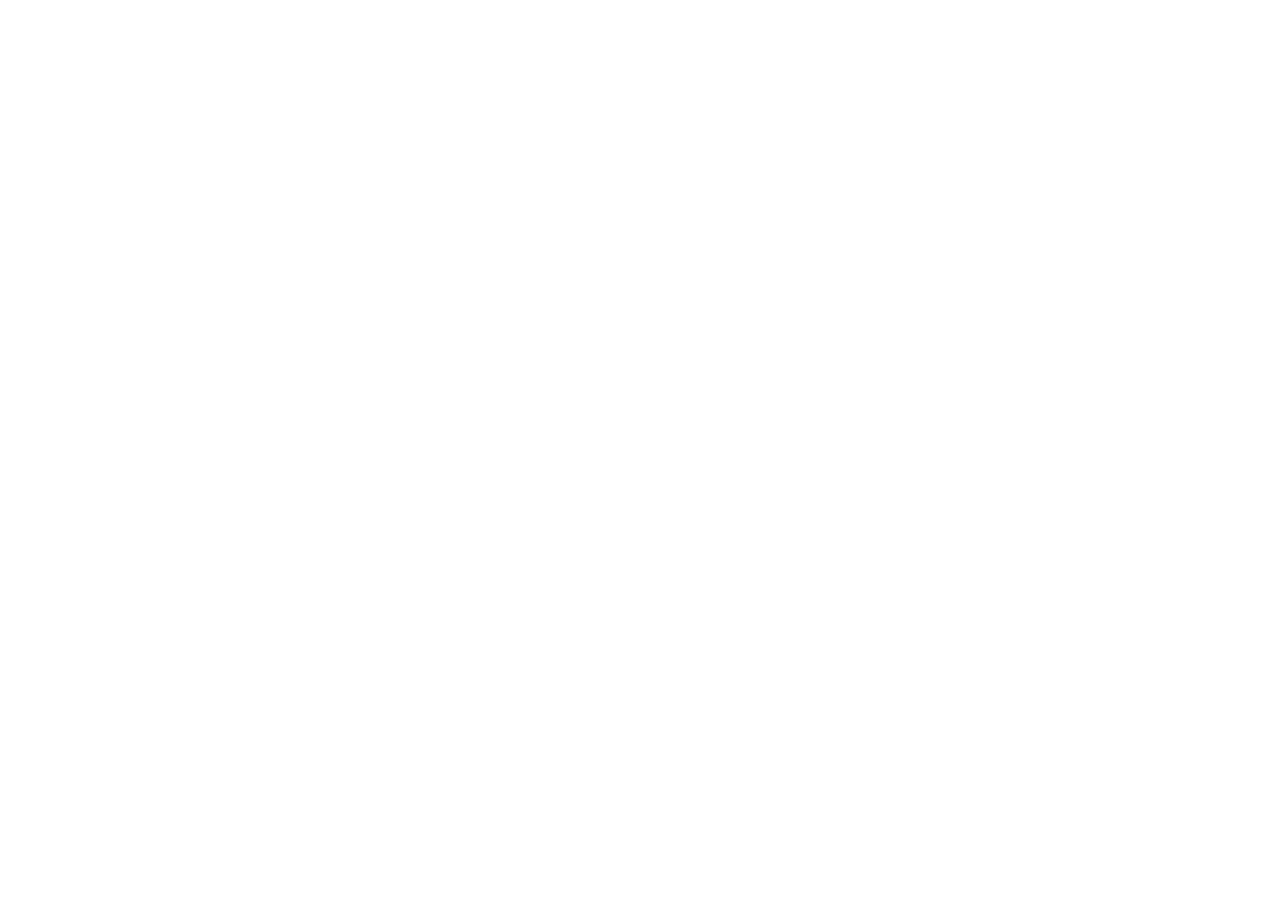
==== index.html @ 820e99ae "init project" ====
<!doctype html>
<html lang="en">
<head>
  <meta charset="UTF-8">
  <meta name="viewport"
        content="width=device-width, user-scalable=no, initial-scale=1.0, maximum-scale=1.0, minimum-scale=1.0">
  <meta http-equiv="X-UA-Compatible" content="ie=edge">
  <title>Document</title>
</head>
<body>

</body>
</html>
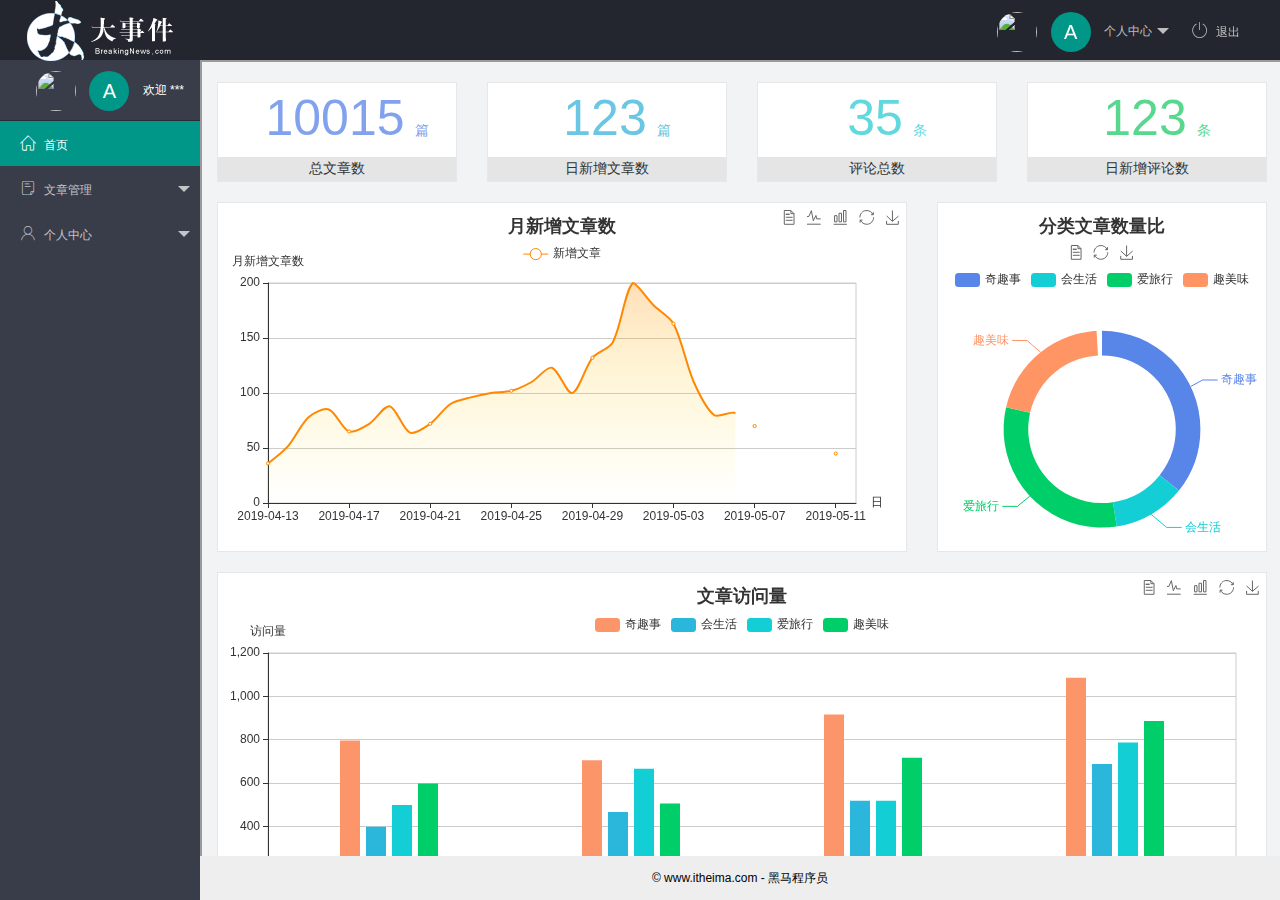
==== commit 6e36e143: "完成了主页功能的开发" ====
--- a/index.html
+++ b/index.html
@@ -6,8 +6,100 @@
         content="width=device-width, user-scalable=no, initial-scale=1.0, maximum-scale=1.0, minimum-scale=1.0">
   <meta http-equiv="X-UA-Compatible" content="ie=edge">
   <title>Document</title>
+  <!-- 导入 layui 的样式表 -->
+  <link rel="stylesheet" href="./assets/lib/layui/css/layui.css" />
+  <!-- 导入第三方图标库 -->
+  <link rel="stylesheet" href="./assets/fonts/iconfont.css" />
+  <!-- 导入自己的样式表 -->
+  <link rel="stylesheet" href="./assets/css/index.css" />
 </head>
-<body>
+<body class="layui-layout-body">
+<div class="layui-layout layui-layout-admin">
+  <div class="layui-header">
+    <div class="layui-logo">
+      <img src="./assets/images/logo.png" alt="" />
+    </div>
+    <!-- 头部区域（可配合layui已有的水平导航） -->
+    <ul class="layui-nav layui-layout-right">
+      <li class="layui-nav-item">
+        <a href="javascript:;" class="userinfo">
+          <img src="http://t.cn/RCzsdCq" class="layui-nav-img" />
+          <span class="text-avatar">A</span>
+          个人中心
+        </a>
+        <dl class="layui-nav-child">
+          <dd><a href="user/user_info.html" target="fm">基本资料</a></dd>
+          <dd><a href="./user/user_avatar.html" target="fm">更换头像</a></dd>
+          <dd><a href="./user/user_pwd.html" target="fm">重置密码</a></dd>
+        </dl>
+      </li>
+      <li class="layui-nav-item">
+        <a href="javascript:;" id="btnLogout"><span class="iconfont icon-tuichu"></span>退出</a>
+      </li>
+    </ul>
+  </div>
 
+  <div class="layui-side layui-bg-black">
+    <div class="layui-side-scroll">
+      <div class="userinfo">
+        <img src="http://t.cn/RCzsdCq" class="layui-nav-img" />
+        <span class="text-avatar">A</span>
+        <span id="welcome">欢迎 ***</span>
+      </div>
+      <!-- 左侧导航区域（可配合layui已有的垂直导航） -->
+      <ul class="layui-nav layui-nav-tree" lay-shrink="all">
+        <li class="layui-nav-item layui-this">
+          <a href="./home/dashboard.html" target="fm"><span class="iconfont icon-home"></span>首页</a>
+        </li>
+        <li class="layui-nav-item">
+          <a class="" href="javascript:;"><span class="iconfont icon-16"></span>文章管理</a>
+          <dl class="layui-nav-child">
+            <dd>
+              <a href="./article/art_cate.html" target="fm"><i class="layui-icon layui-icon-app"></i>文章类别</a>
+            </dd>
+            <dd>
+              <a href="javascript:;"><i class="layui-icon layui-icon-app"></i>文章列表</a>
+            </dd>
+            <dd>
+              <a href="javascript:;"><i class="layui-icon layui-icon-app"></i>发布文章</a>
+            </dd>
+          </dl>
+        </li>
+        <li class="layui-nav-item">
+          <a href="javascript:;"><span class="iconfont icon-user"></span>个人中心</a>
+          <dl class="layui-nav-child">
+            <dd>
+              <a href="./user/user_info.html" target="fm"><i class="layui-icon layui-icon-app"></i>基本资料</a>
+            </dd>
+            <dd>
+              <a href="./user/user_avatar.html" target="fm"><i class="layui-icon layui-icon-app"></i>更换头像</a>
+            </dd>
+            <dd>
+              <a href="./user/user_pwd.html" target="fm"><i class="layui-icon layui-icon-app"></i>重置密码</a>
+            </dd>
+          </dl>
+        </li>
+      </ul>
+    </div>
+  </div>
+
+  <div class="layui-body">
+    <!-- 内容主体区域 -->
+    <iframe name="fm" src="./home/dashboard.html"></iframe>
+  </div>
+
+  <div class="layui-footer">
+    <!-- 底部固定区域 -->
+    © www.itheima.com - 黑马程序员
+  </div>
+</div>
+<!-- 导入 layui 的JS文件 -->
+<script src="./assets/lib/layui/layui.all.js"></script>
+<!-- 导入 jQuery -->
+<script src="./assets/lib/jquery.js"></script>
+<!-- 导入自己封装的 baseAPI -->
+<script src="./assets/js/baseAPI.js"></script>
+<!-- 导入自己的 js 文件 -->
+<script src="./assets/js/index.js"></script>
 </body>
 </html>--- a/assets/lib/layui/css/layui.css
+++ b/assets/lib/layui/css/layui.css
@@ -0,0 +1,2 @@
+/** layui-v2.5.5 MIT License By https://www.layui.com */
+ .layui-inline,img{display:inline-block;vertical-align:middle}h1,h2,h3,h4,h5,h6{font-weight:400}.layui-edge,.layui-header,.layui-inline,.layui-main{position:relative}.layui-body,.layui-edge,.layui-elip{overflow:hidden}.layui-btn,.layui-edge,.layui-inline,img{vertical-align:middle}.layui-btn,.layui-disabled,.layui-icon,.layui-unselect{-moz-user-select:none;-webkit-user-select:none;-ms-user-select:none}.layui-elip,.layui-form-checkbox span,.layui-form-pane .layui-form-label{text-overflow:ellipsis;white-space:nowrap}.layui-breadcrumb,.layui-tree-btnGroup{visibility:hidden}blockquote,body,button,dd,div,dl,dt,form,h1,h2,h3,h4,h5,h6,input,li,ol,p,pre,td,textarea,th,ul{margin:0;padding:0;-webkit-tap-highlight-color:rgba(0,0,0,0)}a:active,a:hover{outline:0}img{border:none}li{list-style:none}table{border-collapse:collapse;border-spacing:0}h4,h5,h6{font-size:100%}button,input,optgroup,option,select,textarea{font-family:inherit;font-size:inherit;font-style:inherit;font-weight:inherit;outline:0}pre{white-space:pre-wrap;white-space:-moz-pre-wrap;white-space:-pre-wrap;white-space:-o-pre-wrap;word-wrap:break-word}body{line-height:24px;font:14px Helvetica Neue,Helvetica,PingFang SC,Tahoma,Arial,sans-serif}hr{height:1px;margin:10px 0;border:0;clear:both}a{color:#333;text-decoration:none}a:hover{color:#777}a cite{font-style:normal;*cursor:pointer}.layui-border-box,.layui-border-box *{box-sizing:border-box}.layui-box,.layui-box *{box-sizing:content-box}.layui-clear{clear:both;*zoom:1}.layui-clear:after{content:'\20';clear:both;*zoom:1;display:block;height:0}.layui-inline{*display:inline;*zoom:1}.layui-edge{display:inline-block;width:0;height:0;border-width:6px;border-style:dashed;border-color:transparent}.layui-edge-top{top:-4px;border-bottom-color:#999;border-bottom-style:solid}.layui-edge-right{border-left-color:#999;border-left-style:solid}.layui-edge-bottom{top:2px;border-top-color:#999;border-top-style:solid}.layui-edge-left{border-right-color:#999;border-right-style:solid}.layui-disabled,.layui-disabled:hover{color:#d2d2d2!important;cursor:not-allowed!important}.layui-circle{border-radius:100%}.layui-show{display:block!important}.layui-hide{display:none!important}@font-face{font-family:layui-icon;src:url(../font/iconfont.eot?v=250);src:url(../font/iconfont.eot?v=250#iefix) format('embedded-opentype'),url(../font/iconfont.woff2?v=250) format('woff2'),url(../font/iconfont.woff?v=250) format('woff'),url(../font/iconfont.ttf?v=250) format('truetype'),url(../font/iconfont.svg?v=250#layui-icon) format('svg')}.layui-icon{font-family:layui-icon!important;font-size:16px;font-style:normal;-webkit-font-smoothing:antialiased;-moz-osx-font-smoothing:grayscale}.layui-icon-reply-fill:before{content:"\e611"}.layui-icon-set-fill:before{content:"\e614"}.layui-icon-menu-fill:before{content:"\e60f"}.layui-icon-search:before{content:"\e615"}.layui-icon-share:before{content:"\e641"}.layui-icon-set-sm:before{content:"\e620"}.layui-icon-engine:before{content:"\e628"}.layui-icon-close:before{content:"\1006"}.layui-icon-close-fill:before{content:"\1007"}.layui-icon-chart-screen:before{content:"\e629"}.layui-icon-star:before{content:"\e600"}.layui-icon-circle-dot:before{content:"\e617"}.layui-icon-chat:before{content:"\e606"}.layui-icon-release:before{content:"\e609"}.layui-icon-list:before{content:"\e60a"}.layui-icon-chart:before{content:"\e62c"}.layui-icon-ok-circle:before{content:"\1005"}.layui-icon-layim-theme:before{content:"\e61b"}.layui-icon-table:before{content:"\e62d"}.layui-icon-right:before{content:"\e602"}.layui-icon-left:before{content:"\e603"}.layui-icon-cart-simple:before{content:"\e698"}.layui-icon-face-cry:before{content:"\e69c"}.layui-icon-face-smile:before{content:"\e6af"}.layui-icon-survey:before{content:"\e6b2"}.layui-icon-tree:before{content:"\e62e"}.layui-icon-upload-circle:before{content:"\e62f"}.layui-icon-add-circle:before{content:"\e61f"}.layui-icon-download-circle:before{content:"\e601"}.layui-icon-templeate-1:before{content:"\e630"}.layui-icon-util:before{content:"\e631"}.layui-icon-face-surprised:before{content:"\e664"}.layui-icon-edit:before{content:"\e642"}.layui-icon-speaker:before{content:"\e645"}.layui-icon-down:before{content:"\e61a"}.layui-icon-file:before{content:"\e621"}.layui-icon-layouts:before{content:"\e632"}.layui-icon-rate-half:before{content:"\e6c9"}.layui-icon-add-circle-fine:before{content:"\e608"}.layui-icon-prev-circle:before{content:"\e633"}.layui-icon-read:before{content:"\e705"}.layui-icon-404:before{content:"\e61c"}.layui-icon-carousel:before{content:"\e634"}.layui-icon-help:before{content:"\e607"}.layui-icon-code-circle:before{content:"\e635"}.layui-icon-water:before{content:"\e636"}.layui-icon-username:before{content:"\e66f"}.layui-icon-find-fill:before{content:"\e670"}.layui-icon-about:before{content:"\e60b"}.layui-icon-location:before{content:"\e715"}.layui-icon-up:before{content:"\e619"}.layui-icon-pause:before{content:"\e651"}.layui-icon-date:before{content:"\e637"}.layui-icon-layim-uploadfile:before{content:"\e61d"}.layui-icon-delete:before{content:"\e640"}.layui-icon-play:before{content:"\e652"}.layui-icon-top:before{content:"\e604"}.layui-icon-friends:before{content:"\e612"}.layui-icon-refresh-3:before{content:"\e9aa"}.layui-icon-ok:before{content:"\e605"}.layui-icon-layer:before{content:"\e638"}.layui-icon-face-smile-fine:before{content:"\e60c"}.layui-icon-dollar:before{content:"\e659"}.layui-icon-group:before{content:"\e613"}.layui-icon-layim-download:before{content:"\e61e"}.layui-icon-picture-fine:before{content:"\e60d"}.layui-icon-link:before{content:"\e64c"}.layui-icon-diamond:before{content:"\e735"}.layui-icon-log:before{content:"\e60e"}.layui-icon-rate-solid:before{content:"\e67a"}.layui-icon-fonts-del:before{content:"\e64f"}.layui-icon-unlink:before{content:"\e64d"}.layui-icon-fonts-clear:before{content:"\e639"}.layui-icon-triangle-r:before{content:"\e623"}.layui-icon-circle:before{content:"\e63f"}.layui-icon-radio:before{content:"\e643"}.layui-icon-align-center:before{content:"\e647"}.layui-icon-align-right:before{content:"\e648"}.layui-icon-align-left:before{content:"\e649"}.layui-icon-loading-1:before{content:"\e63e"}.layui-icon-return:before{content:"\e65c"}.layui-icon-fonts-strong:before{content:"\e62b"}.layui-icon-upload:before{content:"\e67c"}.layui-icon-dialogue:before{content:"\e63a"}.layui-icon-video:before{content:"\e6ed"}.layui-icon-headset:before{content:"\e6fc"}.layui-icon-cellphone-fine:before{content:"\e63b"}.layui-icon-add-1:before{content:"\e654"}.layui-icon-face-smile-b:before{content:"\e650"}.layui-icon-fonts-html:before{content:"\e64b"}.layui-icon-form:before{content:"\e63c"}.layui-icon-cart:before{content:"\e657"}.layui-icon-camera-fill:before{content:"\e65d"}.layui-icon-tabs:before{content:"\e62a"}.layui-icon-fonts-code:before{content:"\e64e"}.layui-icon-fire:before{content:"\e756"}.layui-icon-set:before{content:"\e716"}.layui-icon-fonts-u:before{content:"\e646"}.layui-icon-triangle-d:before{content:"\e625"}.layui-icon-tips:before{content:"\e702"}.layui-icon-picture:before{content:"\e64a"}.layui-icon-more-vertical:before{content:"\e671"}.layui-icon-flag:before{content:"\e66c"}.layui-icon-loading:before{content:"\e63d"}.layui-icon-fonts-i:before{content:"\e644"}.layui-icon-refresh-1:before{content:"\e666"}.layui-icon-rmb:before{content:"\e65e"}.layui-icon-home:before{content:"\e68e"}.layui-icon-user:before{content:"\e770"}.layui-icon-notice:before{content:"\e667"}.layui-icon-login-weibo:before{content:"\e675"}.layui-icon-voice:before{content:"\e688"}.layui-icon-upload-drag:before{content:"\e681"}.layui-icon-login-qq:before{content:"\e676"}.layui-icon-snowflake:before{content:"\e6b1"}.layui-icon-file-b:before{content:"\e655"}.layui-icon-template:before{content:"\e663"}.layui-icon-auz:before{content:"\e672"}.layui-icon-console:before{content:"\e665"}.layui-icon-app:before{content:"\e653"}.layui-icon-prev:before{content:"\e65a"}.layui-icon-website:before{content:"\e7ae"}.layui-icon-next:before{content:"\e65b"}.layui-icon-component:before{content:"\e857"}.layui-icon-more:before{content:"\e65f"}.layui-icon-login-wechat:before{content:"\e677"}.layui-icon-shrink-right:before{content:"\e668"}.layui-icon-spread-left:before{content:"\e66b"}.layui-icon-camera:before{content:"\e660"}.layui-icon-note:before{content:"\e66e"}.layui-icon-refresh:before{content:"\e669"}.layui-icon-female:before{content:"\e661"}.layui-icon-male:before{content:"\e662"}.layui-icon-password:before{content:"\e673"}.layui-icon-senior:before{content:"\e674"}.layui-icon-theme:before{content:"\e66a"}.layui-icon-tread:before{content:"\e6c5"}.layui-icon-praise:before{content:"\e6c6"}.layui-icon-star-fill:before{content:"\e658"}.layui-icon-rate:before{content:"\e67b"}.layui-icon-template-1:before{content:"\e656"}.layui-icon-vercode:before{content:"\e679"}.layui-icon-cellphone:before{content:"\e678"}.layui-icon-screen-full:before{content:"\e622"}.layui-icon-screen-restore:before{content:"\e758"}.layui-icon-cols:before{content:"\e610"}.layui-icon-export:before{content:"\e67d"}.layui-icon-print:before{content:"\e66d"}.layui-icon-slider:before{content:"\e714"}.layui-icon-addition:before{content:"\e624"}.layui-icon-subtraction:before{content:"\e67e"}.layui-icon-service:before{content:"\e626"}.layui-icon-transfer:before{content:"\e691"}.layui-main{width:1140px;margin:0 auto}.layui-header{z-index:1000;height:60px}.layui-header a:hover{transition:all .5s;-webkit-transition:all .5s}.layui-side{position:fixed;left:0;top:0;bottom:0;z-index:999;width:200px;overflow-x:hidden}.layui-side-scroll{position:relative;width:220px;height:100%;overflow-x:hidden}.layui-body{position:absolute;left:200px;right:0;top:0;bottom:0;z-index:998;width:auto;overflow-y:auto;box-sizing:border-box}.layui-layout-body{overflow:hidden}.layui-layout-admin .layui-header{background-color:#23262E}.layui-layout-admin .layui-side{top:60px;width:200px;overflow-x:hidden}.layui-layout-admin .layui-body{position:fixed;top:60px;bottom:44px}.layui-layout-admin .layui-main{width:auto;margin:0 15px}.layui-layout-admin .layui-footer{position:fixed;left:200px;right:0;bottom:0;height:44px;line-height:44px;padding:0 15px;background-color:#eee}.layui-layout-admin .layui-logo{position:absolute;left:0;top:0;width:200px;height:100%;line-height:60px;text-align:center;color:#009688;font-size:16px}.layui-layout-admin .layui-header .layui-nav{background:0 0}.layui-layout-left{position:absolute!important;left:200px;top:0}.layui-layout-right{position:absolute!important;right:0;top:0}.layui-container{position:relative;margin:0 auto;padding:0 15px;box-sizing:border-box}.layui-fluid{position:relative;margin:0 auto;padding:0 15px}.layui-row:after,.layui-row:before{content:'';display:block;clear:both}.layui-col-lg1,.layui-col-lg10,.layui-col-lg11,.layui-col-lg12,.layui-col-lg2,.layui-col-lg3,.layui-col-lg4,.layui-col-lg5,.layui-col-lg6,.layui-col-lg7,.layui-col-lg8,.layui-col-lg9,.layui-col-md1,.layui-col-md10,.layui-col-md11,.layui-col-md12,.layui-col-md2,.layui-col-md3,.layui-col-md4,.layui-col-md5,.layui-col-md6,.layui-col-md7,.layui-col-md8,.layui-col-md9,.layui-col-sm1,.layui-col-sm10,.layui-col-sm11,.layui-col-sm12,.layui-col-sm2,.layui-col-sm3,.layui-col-sm4,.layui-col-sm5,.layui-col-sm6,.layui-col-sm7,.layui-col-sm8,.layui-col-sm9,.layui-col-xs1,.layui-col-xs10,.layui-col-xs11,.layui-col-xs12,.layui-col-xs2,.layui-col-xs3,.layui-col-xs4,.layui-col-xs5,.layui-col-xs6,.layui-col-xs7,.layui-col-xs8,.layui-col-xs9{position:relative;display:block;box-sizing:border-box}.layui-col-xs1,.layui-col-xs10,.layui-col-xs11,.layui-col-xs12,.layui-col-xs2,.layui-col-xs3,.layui-col-xs4,.layui-col-xs5,.layui-col-xs6,.layui-col-xs7,.layui-col-xs8,.layui-col-xs9{float:left}.layui-col-xs1{width:8.33333333%}.layui-col-xs2{width:16.66666667%}.layui-col-xs3{width:25%}.layui-col-xs4{width:33.33333333%}.layui-col-xs5{width:41.66666667%}.layui-col-xs6{width:50%}.layui-col-xs7{width:58.33333333%}.layui-col-xs8{width:66.66666667%}.layui-col-xs9{width:75%}.layui-col-xs10{width:83.33333333%}.layui-col-xs11{width:91.66666667%}.layui-col-xs12{width:100%}.layui-col-xs-offset1{margin-left:8.33333333%}.layui-col-xs-offset2{margin-left:16.66666667%}.layui-col-xs-offset3{margin-left:25%}.layui-col-xs-offset4{margin-left:33.33333333%}.layui-col-xs-offset5{margin-left:41.66666667%}.layui-col-xs-offset6{margin-left:50%}.layui-col-xs-offset7{margin-left:58.33333333%}.layui-col-xs-offset8{margin-left:66.66666667%}.layui-col-xs-offset9{margin-left:75%}.layui-col-xs-offset10{margin-left:83.33333333%}.layui-col-xs-offset11{margin-left:91.66666667%}.layui-col-xs-offset12{margin-left:100%}@media screen and (max-width:768px){.layui-hide-xs{display:none!important}.layui-show-xs-block{display:block!important}.layui-show-xs-inline{display:inline!important}.layui-show-xs-inline-block{display:inline-block!important}}@media screen and (min-width:768px){.layui-container{width:750px}.layui-hide-sm{display:none!important}.layui-show-sm-block{display:block!important}.layui-show-sm-inline{display:inline!important}.layui-show-sm-inline-block{display:inline-block!important}.layui-col-sm1,.layui-col-sm10,.layui-col-sm11,.layui-col-sm12,.layui-col-sm2,.layui-col-sm3,.layui-col-sm4,.layui-col-sm5,.layui-col-sm6,.layui-col-sm7,.layui-col-sm8,.layui-col-sm9{float:left}.layui-col-sm1{width:8.33333333%}.layui-col-sm2{width:16.66666667%}.layui-col-sm3{width:25%}.layui-col-sm4{width:33.33333333%}.layui-col-sm5{width:41.66666667%}.layui-col-sm6{width:50%}.layui-col-sm7{width:58.33333333%}.layui-col-sm8{width:66.66666667%}.layui-col-sm9{width:75%}.layui-col-sm10{width:83.33333333%}.layui-col-sm11{width:91.66666667%}.layui-col-sm12{width:100%}.layui-col-sm-offset1{margin-left:8.33333333%}.layui-col-sm-offset2{margin-left:16.66666667%}.layui-col-sm-offset3{margin-left:25%}.layui-col-sm-offset4{margin-left:33.33333333%}.layui-col-sm-offset5{margin-left:41.66666667%}.layui-col-sm-offset6{margin-left:50%}.layui-col-sm-offset7{margin-left:58.33333333%}.layui-col-sm-offset8{margin-left:66.66666667%}.layui-col-sm-offset9{margin-left:75%}.layui-col-sm-offset10{margin-left:83.33333333%}.layui-col-sm-offset11{margin-left:91.66666667%}.layui-col-sm-offset12{margin-left:100%}}@media screen and (min-width:992px){.layui-container{width:970px}.layui-hide-md{display:none!important}.layui-show-md-block{display:block!important}.layui-show-md-inline{display:inline!important}.layui-show-md-inline-block{display:inline-block!important}.layui-col-md1,.layui-col-md10,.layui-col-md11,.layui-col-md12,.layui-col-md2,.layui-col-md3,.layui-col-md4,.layui-col-md5,.layui-col-md6,.layui-col-md7,.layui-col-md8,.layui-col-md9{float:left}.layui-col-md1{width:8.33333333%}.layui-col-md2{width:16.66666667%}.layui-col-md3{width:25%}.layui-col-md4{width:33.33333333%}.layui-col-md5{width:41.66666667%}.layui-col-md6{width:50%}.layui-col-md7{width:58.33333333%}.layui-col-md8{width:66.66666667%}.layui-col-md9{width:75%}.layui-col-md10{width:83.33333333%}.layui-col-md11{width:91.66666667%}.layui-col-md12{width:100%}.layui-col-md-offset1{margin-left:8.33333333%}.layui-col-md-offset2{margin-left:16.66666667%}.layui-col-md-offset3{margin-left:25%}.layui-col-md-offset4{margin-left:33.33333333%}.layui-col-md-offset5{margin-left:41.66666667%}.layui-col-md-offset6{margin-left:50%}.layui-col-md-offset7{margin-left:58.33333333%}.layui-col-md-offset8{margin-left:66.66666667%}.layui-col-md-offset9{margin-left:75%}.layui-col-md-offset10{margin-left:83.33333333%}.layui-col-md-offset11{margin-left:91.66666667%}.layui-col-md-offset12{margin-left:100%}}@media screen and (min-width:1200px){.layui-container{width:1170px}.layui-hide-lg{display:none!important}.layui-show-lg-block{display:block!important}.layui-show-lg-inline{display:inline!important}.layui-show-lg-inline-block{display:inline-block!important}.layui-col-lg1,.layui-col-lg10,.layui-col-lg11,.layui-col-lg12,.layui-col-lg2,.layui-col-lg3,.layui-col-lg4,.layui-col-lg5,.layui-col-lg6,.layui-col-lg7,.layui-col-lg8,.layui-col-lg9{float:left}.layui-col-lg1{width:8.33333333%}.layui-col-lg2{width:16.66666667%}.layui-col-lg3{width:25%}.layui-col-lg4{width:33.33333333%}.layui-col-lg5{width:41.66666667%}.layui-col-lg6{width:50%}.layui-col-lg7{width:58.33333333%}.layui-col-lg8{width:66.66666667%}.layui-col-lg9{width:75%}.layui-col-lg10{width:83.33333333%}.layui-col-lg11{width:91.66666667%}.layui-col-lg12{width:100%}.layui-col-lg-offset1{margin-left:8.33333333%}.layui-col-lg-offset2{margin-left:16.66666667%}.layui-col-lg-offset3{margin-left:25%}.layui-col-lg-offset4{margin-left:33.33333333%}.layui-col-lg-offset5{margin-left:41.66666667%}.layui-col-lg-offset6{margin-left:50%}.layui-col-lg-offset7{margin-left:58.33333333%}.layui-col-lg-offset8{margin-left:66.66666667%}.layui-col-lg-offset9{margin-left:75%}.layui-col-lg-offset10{margin-left:83.33333333%}.layui-col-lg-offset11{margin-left:91.66666667%}.layui-col-lg-offset12{margin-left:100%}}.layui-col-space1{margin:-.5px}.layui-col-space1>*{padding:.5px}.layui-col-space3{margin:-1.5px}.layui-col-space3>*{padding:1.5px}.layui-col-space5{margin:-2.5px}.layui-col-space5>*{padding:2.5px}.layui-col-space8{margin:-3.5px}.layui-col-space8>*{padding:3.5px}.layui-col-space10{margin:-5px}.layui-col-space10>*{padding:5px}.layui-col-space12{margin:-6px}.layui-col-space12>*{padding:6px}.layui-col-space15{margin:-7.5px}.layui-col-space15>*{padding:7.5px}.layui-col-space18{margin:-9px}.layui-col-space18>*{padding:9px}.layui-col-space20{margin:-10px}.layui-col-space20>*{padding:10px}.layui-col-space22{margin:-11px}.layui-col-space22>*{padding:11px}.layui-col-space25{margin:-12.5px}.layui-col-space25>*{padding:12.5px}.layui-col-space30{margin:-15px}.layui-col-space30>*{padding:15px}.layui-btn,.layui-input,.layui-select,.layui-textarea,.layui-upload-button{outline:0;-webkit-appearance:none;transition:all .3s;-webkit-transition:all .3s;box-sizing:border-box}.layui-elem-quote{margin-bottom:10px;padding:15px;line-height:22px;border-left:5px solid #009688;border-radius:0 2px 2px 0;background-color:#f2f2f2}.layui-quote-nm{border-style:solid;border-width:1px 1px 1px 5px;background:0 0}.layui-elem-field{margin-bottom:10px;padding:0;border-width:1px;border-style:solid}.layui-elem-field legend{margin-left:20px;padding:0 10px;font-size:20px;font-weight:300}.layui-field-title{margin:10px 0 20px;border-width:1px 0 0}.layui-field-box{padding:10px 15px}.layui-field-title .layui-field-box{padding:10px 0}.layui-progress{position:relative;height:6px;border-radius:20px;background-color:#e2e2e2}.layui-progress-bar{position:absolute;left:0;top:0;width:0;max-width:100%;height:6px;border-radius:20px;text-align:right;background-color:#5FB878;transition:all .3s;-webkit-transition:all .3s}.layui-progress-big,.layui-progress-big .layui-progress-bar{height:18px;line-height:18px}.layui-progress-text{position:relative;top:-20px;line-height:18px;font-size:12px;color:#666}.layui-progress-big .layui-progress-text{position:static;padding:0 10px;color:#fff}.layui-collapse{border-width:1px;border-style:solid;border-radius:2px}.layui-colla-content,.layui-colla-item{border-top-width:1px;border-top-style:solid}.layui-colla-item:first-child{border-top:none}.layui-colla-title{position:relative;height:42px;line-height:42px;padding:0 15px 0 35px;color:#333;background-color:#f2f2f2;cursor:pointer;font-size:14px;overflow:hidden}.layui-colla-content{display:none;padding:10px 15px;line-height:22px;color:#666}.layui-colla-icon{position:absolute;left:15px;top:0;font-size:14px}.layui-card{margin-bottom:15px;border-radius:2px;background-color:#fff;box-shadow:0 1px 2px 0 rgba(0,0,0,.05)}.layui-card:last-child{margin-bottom:0}.layui-card-header{position:relative;height:42px;line-height:42px;padding:0 15px;border-bottom:1px solid #f6f6f6;color:#333;border-radius:2px 2px 0 0;font-size:14px}.layui-bg-black,.layui-bg-blue,.layui-bg-cyan,.layui-bg-green,.layui-bg-orange,.layui-bg-red{color:#fff!important}.layui-card-body{position:relative;padding:10px 15px;line-height:24px}.layui-card-body[pad15]{padding:15px}.layui-card-body[pad20]{padding:20px}.layui-card-body .layui-table{margin:5px 0}.layui-card .layui-tab{margin:0}.layui-panel-window{position:relative;padding:15px;border-radius:0;border-top:5px solid #E6E6E6;background-color:#fff}.layui-auxiliar-moving{position:fixed;left:0;right:0;top:0;bottom:0;width:100%;height:100%;background:0 0;z-index:9999999999}.layui-form-label,.layui-form-mid,.layui-form-select,.layui-input-block,.layui-input-inline,.layui-textarea{position:relative}.layui-bg-red{background-color:#FF5722!important}.layui-bg-orange{background-color:#FFB800!important}.layui-bg-green{background-color:#009688!important}.layui-bg-cyan{background-color:#2F4056!important}.layui-bg-blue{background-color:#1E9FFF!important}.layui-bg-black{background-color:#393D49!important}.layui-bg-gray{background-color:#eee!important;color:#666!important}.layui-badge-rim,.layui-colla-content,.layui-colla-item,.layui-collapse,.layui-elem-field,.layui-form-pane .layui-form-item[pane],.layui-form-pane .layui-form-label,.layui-input,.layui-layedit,.layui-layedit-tool,.layui-quote-nm,.layui-select,.layui-tab-bar,.layui-tab-card,.layui-tab-title,.layui-tab-title .layui-this:after,.layui-textarea{border-color:#e6e6e6}.layui-timeline-item:before,hr{background-color:#e6e6e6}.layui-text{line-height:22px;font-size:14px;color:#666}.layui-text h1,.layui-text h2,.layui-text h3{font-weight:500;color:#333}.layui-text h1{font-size:30px}.layui-text h2{font-size:24px}.layui-text h3{font-size:18px}.layui-text a:not(.layui-btn){color:#01AAED}.layui-text a:not(.layui-btn):hover{text-decoration:underline}.layui-text ul{padding:5px 0 5px 15px}.layui-text ul li{margin-top:5px;list-style-type:disc}.layui-text em,.layui-word-aux{color:#999!important;padding:0 5px!important}.layui-btn{display:inline-block;height:38px;line-height:38px;padding:0 18px;background-color:#009688;color:#fff;white-space:nowrap;text-align:center;font-size:14px;border:none;border-radius:2px;cursor:pointer}.layui-btn:hover{opacity:.8;filter:alpha(opacity=80);color:#fff}.layui-btn:active{opacity:1;filter:alpha(opacity=100)}.layui-btn+.layui-btn{margin-left:10px}.layui-btn-container{font-size:0}.layui-btn-container .layui-btn{margin-right:10px;margin-bottom:10px}.layui-btn-container .layui-btn+.layui-btn{margin-left:0}.layui-table .layui-btn-container .layui-btn{margin-bottom:9px}.layui-btn-radius{border-radius:100px}.layui-btn .layui-icon{margin-right:3px;font-size:18px;vertical-align:bottom;vertical-align:middle\9}.layui-btn-primary{border:1px solid #C9C9C9;background-color:#fff;color:#555}.layui-btn-primary:hover{border-color:#009688;color:#333}.layui-btn-normal{background-color:#1E9FFF}.layui-btn-warm{background-color:#FFB800}.layui-btn-danger{background-color:#FF5722}.layui-btn-checked{background-color:#5FB878}.layui-btn-disabled,.layui-btn-disabled:active,.layui-btn-disabled:hover{border:1px solid #e6e6e6;background-color:#FBFBFB;color:#C9C9C9;cursor:not-allowed;opacity:1}.layui-btn-lg{height:44px;line-height:44px;padding:0 25px;font-size:16px}.layui-btn-sm{height:30px;line-height:30px;padding:0 10px;font-size:12px}.layui-btn-sm i{font-size:16px!important}.layui-btn-xs{height:22px;line-height:22px;padding:0 5px;font-size:12px}.layui-btn-xs i{font-size:14px!important}.layui-btn-group{display:inline-block;vertical-align:middle;font-size:0}.layui-btn-group .layui-btn{margin-left:0!important;margin-right:0!important;border-left:1px solid rgba(255,255,255,.5);border-radius:0}.layui-btn-group .layui-btn-primary{border-left:none}.layui-btn-group .layui-btn-primary:hover{border-color:#C9C9C9;color:#009688}.layui-btn-group .layui-btn:first-child{border-left:none;border-radius:2px 0 0 2px}.layui-btn-group .layui-btn-primary:first-child{border-left:1px solid #c9c9c9}.layui-btn-group .layui-btn:last-child{border-radius:0 2px 2px 0}.layui-btn-group .layui-btn+.layui-btn{margin-left:0}.layui-btn-group+.layui-btn-group{margin-left:10px}.layui-btn-fluid{width:100%}.layui-input,.layui-select,.layui-textarea{height:38px;line-height:1.3;line-height:38px\9;border-width:1px;border-style:solid;background-color:#fff;border-radius:2px}.layui-input::-webkit-input-placeholder,.layui-select::-webkit-input-placeholder,.layui-textarea::-webkit-input-placeholder{line-height:1.3}.layui-input,.layui-textarea{display:block;width:100%;padding-left:10px}.layui-input:hover,.layui-textarea:hover{border-color:#D2D2D2!important}.layui-input:focus,.layui-textarea:focus{border-color:#C9C9C9!important}.layui-textarea{min-height:100px;height:auto;line-height:20px;padding:6px 10px;resize:vertical}.layui-select{padding:0 10px}.layui-form input[type=checkbox],.layui-form input[type=radio],.layui-form select{display:none}.layui-form [lay-ignore]{display:initial}.layui-form-item{margin-bottom:15px;clear:both;*zoom:1}.layui-form-item:after{content:'\20';clear:both;*zoom:1;display:block;height:0}.layui-form-label{float:left;display:block;padding:9px 15px;width:80px;font-weight:400;line-height:20px;text-align:right}.layui-form-label-col{display:block;float:none;padding:9px 0;line-height:20px;text-align:left}.layui-form-item .layui-inline{margin-bottom:5px;margin-right:10px}.layui-input-block{margin-left:110px;min-height:36px}.layui-input-inline{display:inline-block;vertical-align:middle}.layui-form-item .layui-input-inline{float:left;width:190px;margin-right:10px}.layui-form-text .layui-input-inline{width:auto}.layui-form-mid{float:left;display:block;padding:9px 0!important;line-height:20px;margin-right:10px}.layui-form-danger+.layui-form-select .layui-input,.layui-form-danger:focus{border-color:#FF5722!important}.layui-form-select .layui-input{padding-right:30px;cursor:pointer}.layui-form-select .layui-edge{position:absolute;right:10px;top:50%;margin-top:-3px;cursor:pointer;border-width:6px;border-top-color:#c2c2c2;border-top-style:solid;transition:all .3s;-webkit-transition:all .3s}.layui-form-select dl{display:none;position:absolute;left:0;top:42px;padding:5px 0;z-index:899;min-width:100%;border:1px solid #d2d2d2;max-height:300px;overflow-y:auto;background-color:#fff;border-radius:2px;box-shadow:0 2px 4px rgba(0,0,0,.12);box-sizing:border-box}.layui-form-select dl dd,.layui-form-select dl dt{padding:0 10px;line-height:36px;white-space:nowrap;overflow:hidden;text-overflow:ellipsis}.layui-form-select dl dt{font-size:12px;color:#999}.layui-form-select dl dd{cursor:pointer}.layui-form-select dl dd:hover{background-color:#f2f2f2;-webkit-transition:.5s all;transition:.5s all}.layui-form-select .layui-select-group dd{padding-left:20px}.layui-form-select dl dd.layui-select-tips{padding-left:10px!important;color:#999}.layui-form-select dl dd.layui-this{background-color:#5FB878;color:#fff}.layui-form-checkbox,.layui-form-select dl dd.layui-disabled{background-color:#fff}.layui-form-selected dl{display:block}.layui-form-checkbox,.layui-form-checkbox *,.layui-form-switch{display:inline-block;vertical-align:middle}.layui-form-selected .layui-edge{margin-top:-9px;-webkit-transform:rotate(180deg);transform:rotate(180deg);margin-top:-3px\9}:root .layui-form-selected .layui-edge{margin-top:-9px\0/IE9}.layui-form-selectup dl{top:auto;bottom:42px}.layui-select-none{margin:5px 0;text-align:center;color:#999}.layui-select-disabled .layui-disabled{border-color:#eee!important}.layui-select-disabled .layui-edge{border-top-color:#d2d2d2}.layui-form-checkbox{position:relative;height:30px;line-height:30px;margin-right:10px;padding-right:30px;cursor:pointer;font-size:0;-webkit-transition:.1s linear;transition:.1s linear;box-sizing:border-box}.layui-form-checkbox span{padding:0 10px;height:100%;font-size:14px;border-radius:2px 0 0 2px;background-color:#d2d2d2;color:#fff;overflow:hidden}.layui-form-checkbox:hover span{background-color:#c2c2c2}.layui-form-checkbox i{position:absolute;right:0;top:0;width:30px;height:28px;border:1px solid #d2d2d2;border-left:none;border-radius:0 2px 2px 0;color:#fff;font-size:20px;text-align:center}.layui-form-checkbox:hover i{border-color:#c2c2c2;color:#c2c2c2}.layui-form-checked,.layui-form-checked:hover{border-color:#5FB878}.layui-form-checked span,.layui-form-checked:hover span{background-color:#5FB878}.layui-form-checked i,.layui-form-checked:hover i{color:#5FB878}.layui-form-item .layui-form-checkbox{margin-top:4px}.layui-form-checkbox[lay-skin=primary]{height:auto!important;line-height:normal!important;min-width:18px;min-height:18px;border:none!important;margin-right:0;padding-left:28px;padding-right:0;background:0 0}.layui-form-checkbox[lay-skin=primary] span{padding-left:0;padding-right:15px;line-height:18px;background:0 0;color:#666}.layui-form-checkbox[lay-skin=primary] i{right:auto;left:0;width:16px;height:16px;line-height:16px;border:1px solid #d2d2d2;font-size:12px;border-radius:2px;background-color:#fff;-webkit-transition:.1s linear;transition:.1s linear}.layui-form-checkbox[lay-skin=primary]:hover i{border-color:#5FB878;color:#fff}.layui-form-checked[lay-skin=primary] i{border-color:#5FB878!important;background-color:#5FB878;color:#fff}.layui-checkbox-disbaled[lay-skin=primary] span{background:0 0!important;color:#c2c2c2}.layui-checkbox-disbaled[lay-skin=primary]:hover i{border-color:#d2d2d2}.layui-form-item .layui-form-checkbox[lay-skin=primary]{margin-top:10px}.layui-form-switch{position:relative;height:22px;line-height:22px;min-width:35px;padding:0 5px;margin-top:8px;border:1px solid #d2d2d2;border-radius:20px;cursor:pointer;background-color:#fff;-webkit-transition:.1s linear;transition:.1s linear}.layui-form-switch i{position:absolute;left:5px;top:3px;width:16px;height:16px;border-radius:20px;background-color:#d2d2d2;-webkit-transition:.1s linear;transition:.1s linear}.layui-form-switch em{position:relative;top:0;width:25px;margin-left:21px;padding:0!important;text-align:center!important;color:#999!important;font-style:normal!important;font-size:12px}.layui-form-onswitch{border-color:#5FB878;background-color:#5FB878}.layui-checkbox-disbaled,.layui-checkbox-disbaled i{border-color:#e2e2e2!important}.layui-form-onswitch i{left:100%;margin-left:-21px;background-color:#fff}.layui-form-onswitch em{margin-left:5px;margin-right:21px;color:#fff!important}.layui-checkbox-disbaled span{background-color:#e2e2e2!important}.layui-checkbox-disbaled:hover i{color:#fff!important}[lay-radio]{display:none}.layui-form-radio,.layui-form-radio *{display:inline-block;vertical-align:middle}.layui-form-radio{line-height:28px;margin:6px 10px 0 0;padding-right:10px;cursor:pointer;font-size:0}.layui-form-radio *{font-size:14px}.layui-form-radio>i{margin-right:8px;font-size:22px;color:#c2c2c2}.layui-form-radio>i:hover,.layui-form-radioed>i{color:#5FB878}.layui-radio-disbaled>i{color:#e2e2e2!important}.layui-form-pane .layui-form-label{width:110px;padding:8px 15px;height:38px;line-height:20px;border-width:1px;border-style:solid;border-radius:2px 0 0 2px;text-align:center;background-color:#FBFBFB;overflow:hidden;box-sizing:border-box}.layui-form-pane .layui-input-inline{margin-left:-1px}.layui-form-pane .layui-input-block{margin-left:110px;left:-1px}.layui-form-pane .layui-input{border-radius:0 2px 2px 0}.layui-form-pane .layui-form-text .layui-form-label{float:none;width:100%;border-radius:2px;box-sizing:border-box;text-align:left}.layui-form-pane .layui-form-text .layui-input-inline{display:block;margin:0;top:-1px;clear:both}.layui-form-pane .layui-form-text .layui-input-block{margin:0;left:0;top:-1px}.layui-form-pane .layui-form-text .layui-textarea{min-height:100px;border-radius:0 0 2px 2px}.layui-form-pane .layui-form-checkbox{margin:4px 0 4px 10px}.layui-form-pane .layui-form-radio,.layui-form-pane .layui-form-switch{margin-top:6px;margin-left:10px}.layui-form-pane .layui-form-item[pane]{position:relative;border-width:1px;border-style:solid}.layui-form-pane .layui-form-item[pane] .layui-form-label{position:absolute;left:0;top:0;height:100%;border-width:0 1px 0 0}.layui-form-pane .layui-form-item[pane] .layui-input-inline{margin-left:110px}@media screen and (max-width:450px){.layui-form-item .layui-form-label{text-overflow:ellipsis;overflow:hidden;white-space:nowrap}.layui-form-item .layui-inline{display:block;margin-right:0;margin-bottom:20px;clear:both}.layui-form-item .layui-inline:after{content:'\20';clear:both;display:block;height:0}.layui-form-item .layui-input-inline{display:block;float:none;left:-3px;width:auto;margin:0 0 10px 112px}.layui-form-item .layui-input-inline+.layui-form-mid{margin-left:110px;top:-5px;padding:0}.layui-form-item .layui-form-checkbox{margin-right:5px;margin-bottom:5px}}.layui-layedit{border-width:1px;border-style:solid;border-radius:2px}.layui-layedit-tool{padding:3px 5px;border-bottom-width:1px;border-bottom-style:solid;font-size:0}.layedit-tool-fixed{position:fixed;top:0;border-top:1px solid #e2e2e2}.layui-layedit-tool .layedit-tool-mid,.layui-layedit-tool .layui-icon{display:inline-block;vertical-align:middle;text-align:center;font-size:14px}.layui-layedit-tool .layui-icon{position:relative;width:32px;height:30px;line-height:30px;margin:3px 5px;color:#777;cursor:pointer;border-radius:2px}.layui-layedit-tool .layui-icon:hover{color:#393D49}.layui-layedit-tool .layui-icon:active{color:#000}.layui-layedit-tool .layedit-tool-active{background-color:#e2e2e2;color:#000}.layui-layedit-tool .layui-disabled,.layui-layedit-tool .layui-disabled:hover{color:#d2d2d2;cursor:not-allowed}.layui-layedit-tool .layedit-tool-mid{width:1px;height:18px;margin:0 10px;background-color:#d2d2d2}.layedit-tool-html{width:50px!important;font-size:30px!important}.layedit-tool-b,.layedit-tool-code,.layedit-tool-help{font-size:16px!important}.layedit-tool-d,.layedit-tool-face,.layedit-tool-image,.layedit-tool-unlink{font-size:18px!important}.layedit-tool-image input{position:absolute;font-size:0;left:0;top:0;width:100%;height:100%;opacity:.01;filter:Alpha(opacity=1);cursor:pointer}.layui-layedit-iframe iframe{display:block;width:100%}#LAY_layedit_code{overflow:hidden}.layui-laypage{display:inline-block;*display:inline;*zoom:1;vertical-align:middle;margin:10px 0;font-size:0}.layui-laypage>a:first-child,.layui-laypage>a:first-child em{border-radius:2px 0 0 2px}.layui-laypage>a:last-child,.layui-laypage>a:last-child em{border-radius:0 2px 2px 0}.layui-laypage>:first-child{margin-left:0!important}.layui-laypage>:last-child{margin-right:0!important}.layui-laypage a,.layui-laypage button,.layui-laypage input,.layui-laypage select,.layui-laypage span{border:1px solid #e2e2e2}.layui-laypage a,.layui-laypage span{display:inline-block;*display:inline;*zoom:1;vertical-align:middle;padding:0 15px;height:28px;line-height:28px;margin:0 -1px 5px 0;background-color:#fff;color:#333;font-size:12px}.layui-flow-more a *,.layui-laypage input,.layui-table-view select[lay-ignore]{display:inline-block}.layui-laypage a:hover{color:#009688}.layui-laypage em{font-style:normal}.layui-laypage .layui-laypage-spr{color:#999;font-weight:700}.layui-laypage a{text-decoration:none}.layui-laypage .layui-laypage-curr{position:relative}.layui-laypage .layui-laypage-curr em{position:relative;color:#fff}.layui-laypage .layui-laypage-curr .layui-laypage-em{position:absolute;left:-1px;top:-1px;padding:1px;width:100%;height:100%;background-color:#009688}.layui-laypage-em{border-radius:2px}.layui-laypage-next em,.layui-laypage-prev em{font-family:Sim sun;font-size:16px}.layui-laypage .layui-laypage-count,.layui-laypage .layui-laypage-limits,.layui-laypage .layui-laypage-refresh,.layui-laypage .layui-laypage-skip{margin-left:10px;margin-right:10px;padding:0;border:none}.layui-laypage .layui-laypage-limits,.layui-laypage .layui-laypage-refresh{vertical-align:top}.layui-laypage .layui-laypage-refresh i{font-size:18px;cursor:pointer}.layui-laypage select{height:22px;padding:3px;border-radius:2px;cursor:pointer}.layui-laypage .layui-laypage-skip{height:30px;line-height:30px;color:#999}.layui-laypage button,.layui-laypage input{height:30px;line-height:30px;border-radius:2px;vertical-align:top;background-color:#fff;box-sizing:border-box}.layui-laypage input{width:40px;margin:0 10px;padding:0 3px;text-align:center}.layui-laypage input:focus,.layui-laypage select:focus{border-color:#009688!important}.layui-laypage button{margin-left:10px;padding:0 10px;cursor:pointer}.layui-table,.layui-table-view{margin:10px 0}.layui-flow-more{margin:10px 0;text-align:center;color:#999;font-size:14px}.layui-flow-more a{height:32px;line-height:32px}.layui-flow-more a *{vertical-align:top}.layui-flow-more a cite{padding:0 20px;border-radius:3px;background-color:#eee;color:#333;font-style:normal}.layui-flow-more a cite:hover{opacity:.8}.layui-flow-more a i{font-size:30px;color:#737383}.layui-table{width:100%;background-color:#fff;color:#666}.layui-table tr{transition:all .3s;-webkit-transition:all .3s}.layui-table th{text-align:left;font-weight:400}.layui-table tbody tr:hover,.layui-table thead tr,.layui-table-click,.layui-table-header,.layui-table-hover,.layui-table-mend,.layui-table-patch,.layui-table-tool,.layui-table-total,.layui-table-total tr,.layui-table[lay-even] tr:nth-child(even){background-color:#f2f2f2}.layui-table td,.layui-table th,.layui-table-col-set,.layui-table-fixed-r,.layui-table-grid-down,.layui-table-header,.layui-table-page,.layui-table-tips-main,.layui-table-tool,.layui-table-total,.layui-table-view,.layui-table[lay-skin=line],.layui-table[lay-skin=row]{border-width:1px;border-style:solid;border-color:#e6e6e6}.layui-table td,.layui-table th{position:relative;padding:9px 15px;min-height:20px;line-height:20px;font-size:14px}.layui-table[lay-skin=line] td,.layui-table[lay-skin=line] th{border-width:0 0 1px}.layui-table[lay-skin=row] td,.layui-table[lay-skin=row] th{border-width:0 1px 0 0}.layui-table[lay-skin=nob] td,.layui-table[lay-skin=nob] th{border:none}.layui-table img{max-width:100px}.layui-table[lay-size=lg] td,.layui-table[lay-size=lg] th{padding:15px 30px}.layui-table-view .layui-table[lay-size=lg] .layui-table-cell{height:40px;line-height:40px}.layui-table[lay-size=sm] td,.layui-table[lay-size=sm] th{font-size:12px;padding:5px 10px}.layui-table-view .layui-table[lay-size=sm] .layui-table-cell{height:20px;line-height:20px}.layui-table[lay-data]{display:none}.layui-table-box{position:relative;overflow:hidden}.layui-table-view .layui-table{position:relative;width:auto;margin:0}.layui-table-view .layui-table[lay-skin=line]{border-width:0 1px 0 0}.layui-table-view .layui-table[lay-skin=row]{border-width:0 0 1px}.layui-table-view .layui-table td,.layui-table-view .layui-table th{padding:5px 0;border-top:none;border-left:none}.layui-table-view .layui-table th.layui-unselect .layui-table-cell span{cursor:pointer}.layui-table-view .layui-table td{cursor:default}.layui-table-view .layui-table td[data-edit=text]{cursor:text}.layui-table-view .layui-form-checkbox[lay-skin=primary] i{width:18px;height:18px}.layui-table-view .layui-form-radio{line-height:0;padding:0}.layui-table-view .layui-form-radio>i{margin:0;font-size:20px}.layui-table-init{position:absolute;left:0;top:0;width:100%;height:100%;text-align:center;z-index:110}.layui-table-init .layui-icon{position:absolute;left:50%;top:50%;margin:-15px 0 0 -15px;font-size:30px;color:#c2c2c2}.layui-table-header{border-width:0 0 1px;overflow:hidden}.layui-table-header .layui-table{margin-bottom:-1px}.layui-table-tool .layui-inline[lay-event]{position:relative;width:26px;height:26px;padding:5px;line-height:16px;margin-right:10px;text-align:center;color:#333;border:1px solid #ccc;cursor:pointer;-webkit-transition:.5s all;transition:.5s all}.layui-table-tool .layui-inline[lay-event]:hover{border:1px solid #999}.layui-table-tool-temp{padding-right:120px}.layui-table-tool-self{position:absolute;right:17px;top:10px}.layui-table-tool .layui-table-tool-self .layui-inline[lay-event]{margin:0 0 0 10px}.layui-table-tool-panel{position:absolute;top:29px;left:-1px;padding:5px 0;min-width:150px;min-height:40px;border:1px solid #d2d2d2;text-align:left;overflow-y:auto;background-color:#fff;box-shadow:0 2px 4px rgba(0,0,0,.12)}.layui-table-cell,.layui-table-tool-panel li{overflow:hidden;text-overflow:ellipsis;white-space:nowrap}.layui-table-tool-panel li{padding:0 10px;line-height:30px;-webkit-transition:.5s all;transition:.5s all}.layui-table-tool-panel li .layui-form-checkbox[lay-skin=primary]{width:100%;padding-left:28px}.layui-table-tool-panel li:hover{background-color:#f2f2f2}.layui-table-tool-panel li .layui-form-checkbox[lay-skin=primary] i{position:absolute;left:0;top:0}.layui-table-tool-panel li .layui-form-checkbox[lay-skin=primary] span{padding:0}.layui-table-tool .layui-table-tool-self .layui-table-tool-panel{left:auto;right:-1px}.layui-table-col-set{position:absolute;right:0;top:0;width:20px;height:100%;border-width:0 0 0 1px;background-color:#fff}.layui-table-sort{width:10px;height:20px;margin-left:5px;cursor:pointer!important}.layui-table-sort .layui-edge{position:absolute;left:5px;border-width:5px}.layui-table-sort .layui-table-sort-asc{top:3px;border-top:none;border-bottom-style:solid;border-bottom-color:#b2b2b2}.layui-table-sort .layui-table-sort-asc:hover{border-bottom-color:#666}.layui-table-sort .layui-table-sort-desc{bottom:5px;border-bottom:none;border-top-style:solid;border-top-color:#b2b2b2}.layui-table-sort .layui-table-sort-desc:hover{border-top-color:#666}.layui-table-sort[lay-sort=asc] .layui-table-sort-asc{border-bottom-color:#000}.layui-table-sort[lay-sort=desc] .layui-table-sort-desc{border-top-color:#000}.layui-table-cell{height:28px;line-height:28px;padding:0 15px;position:relative;box-sizing:border-box}.layui-table-cell .layui-form-checkbox[lay-skin=primary]{top:-1px;padding:0}.layui-table-cell .layui-table-link{color:#01AAED}.laytable-cell-checkbox,.laytable-cell-numbers,.laytable-cell-radio,.laytable-cell-space{padding:0;text-align:center}.layui-table-body{position:relative;overflow:auto;margin-right:-1px;margin-bottom:-1px}.layui-table-body .layui-none{line-height:26px;padding:15px;text-align:center;color:#999}.layui-table-fixed{position:absolute;left:0;top:0;z-index:101}.layui-table-fixed .layui-table-body{overflow:hidden}.layui-table-fixed-l{box-shadow:0 -1px 8px rgba(0,0,0,.08)}.layui-table-fixed-r{left:auto;right:-1px;border-width:0 0 0 1px;box-shadow:-1px 0 8px rgba(0,0,0,.08)}.layui-table-fixed-r .layui-table-header{position:relative;overflow:visible}.layui-table-mend{position:absolute;right:-49px;top:0;height:100%;width:50px}.layui-table-tool{position:relative;z-index:890;width:100%;min-height:50px;line-height:30px;padding:10px 15px;border-width:0 0 1px}.layui-table-tool .layui-btn-container{margin-bottom:-10px}.layui-table-page,.layui-table-total{border-width:1px 0 0;margin-bottom:-1px;overflow:hidden}.layui-table-page{position:relative;width:100%;padding:7px 7px 0;height:41px;font-size:12px;white-space:nowrap}.layui-table-page>div{height:26px}.layui-table-page .layui-laypage{margin:0}.layui-table-page .layui-laypage a,.layui-table-page .layui-laypage span{height:26px;line-height:26px;margin-bottom:10px;border:none;background:0 0}.layui-table-page .layui-laypage a,.layui-table-page .layui-laypage span.layui-laypage-curr{padding:0 12px}.layui-table-page .layui-laypage span{margin-left:0;padding:0}.layui-table-page .layui-laypage .layui-laypage-prev{margin-left:-7px!important}.layui-table-page .layui-laypage .layui-laypage-curr .layui-laypage-em{left:0;top:0;padding:0}.layui-table-page .layui-laypage button,.layui-table-page .layui-laypage input{height:26px;line-height:26px}.layui-table-page .layui-laypage input{width:40px}.layui-table-page .layui-laypage button{padding:0 10px}.layui-table-page select{height:18px}.layui-table-patch .layui-table-cell{padding:0;width:30px}.layui-table-edit{position:absolute;left:0;top:0;width:100%;height:100%;padding:0 14px 1px;border-radius:0;box-shadow:1px 1px 20px rgba(0,0,0,.15)}.layui-table-edit:focus{border-color:#5FB878!important}select.layui-table-edit{padding:0 0 0 10px;border-color:#C9C9C9}.layui-table-view .layui-form-checkbox,.layui-table-view .layui-form-radio,.layui-table-view .layui-form-switch{top:0;margin:0;box-sizing:content-box}.layui-table-view .layui-form-checkbox{top:-1px;height:26px;line-height:26px}.layui-table-view .layui-form-checkbox i{height:26px}.layui-table-grid .layui-table-cell{overflow:visible}.layui-table-grid-down{position:absolute;top:0;right:0;width:26px;height:100%;padding:5px 0;border-width:0 0 0 1px;text-align:center;background-color:#fff;color:#999;cursor:pointer}.layui-table-grid-down .layui-icon{position:absolute;top:50%;left:50%;margin:-8px 0 0 -8px}.layui-table-grid-down:hover{background-color:#fbfbfb}body .layui-table-tips .layui-layer-content{background:0 0;padding:0;box-shadow:0 1px 6px rgba(0,0,0,.12)}.layui-table-tips-main{margin:-44px 0 0 -1px;max-height:150px;padding:8px 15px;font-size:14px;overflow-y:scroll;background-color:#fff;color:#666}.layui-table-tips-c{position:absolute;right:-3px;top:-13px;width:20px;height:20px;padding:3px;cursor:pointer;background-color:#666;border-radius:50%;color:#fff}.layui-table-tips-c:hover{background-color:#777}.layui-table-tips-c:before{position:relative;right:-2px}.layui-upload-file{display:none!important;opacity:.01;filter:Alpha(opacity=1)}.layui-upload-drag,.layui-upload-form,.layui-upload-wrap{display:inline-block}.layui-upload-list{margin:10px 0}.layui-upload-choose{padding:0 10px;color:#999}.layui-upload-drag{position:relative;padding:30px;border:1px dashed #e2e2e2;background-color:#fff;text-align:center;cursor:pointer;color:#999}.layui-upload-drag .layui-icon{font-size:50px;color:#009688}.layui-upload-drag[lay-over]{border-color:#009688}.layui-upload-iframe{position:absolute;width:0;height:0;border:0;visibility:hidden}.layui-upload-wrap{position:relative;vertical-align:middle}.layui-upload-wrap .layui-upload-file{display:block!important;position:absolute;left:0;top:0;z-index:10;font-size:100px;width:100%;height:100%;opacity:.01;filter:Alpha(opacity=1);cursor:pointer}.layui-transfer-active,.layui-transfer-box{display:inline-block;vertical-align:middle}.layui-transfer-box,.layui-transfer-header,.layui-transfer-search{border-width:0;border-style:solid;border-color:#e6e6e6}.layui-transfer-box{position:relative;border-width:1px;width:200px;height:360px;border-radius:2px;background-color:#fff}.layui-transfer-box .layui-form-checkbox{width:100%;margin:0!important}.layui-transfer-header{height:38px;line-height:38px;padding:0 10px;border-bottom-width:1px}.layui-transfer-search{position:relative;padding:10px;border-bottom-width:1px}.layui-transfer-search .layui-input{height:32px;padding-left:30px;font-size:12px}.layui-transfer-search .layui-icon-search{position:absolute;left:20px;top:50%;margin-top:-8px;color:#666}.layui-transfer-active{margin:0 15px}.layui-transfer-active .layui-btn{display:block;margin:0;padding:0 15px;background-color:#5FB878;border-color:#5FB878;color:#fff}.layui-transfer-active .layui-btn-disabled{background-color:#FBFBFB;border-color:#e6e6e6;color:#C9C9C9}.layui-transfer-active .layui-btn:first-child{margin-bottom:15px}.layui-transfer-active .layui-btn .layui-icon{margin:0;font-size:14px!important}.layui-transfer-data{padding:5px 0;overflow:auto}.layui-transfer-data li{height:32px;line-height:32px;padding:0 10px}.layui-transfer-data li:hover{background-color:#f2f2f2;transition:.5s all}.layui-transfer-data .layui-none{padding:15px 10px;text-align:center;color:#999}.layui-nav{position:relative;padding:0 20px;background-color:#393D49;color:#fff;border-radius:2px;font-size:0;box-sizing:border-box}.layui-nav *{font-size:14px}.layui-nav .layui-nav-item{position:relative;display:inline-block;*display:inline;*zoom:1;vertical-align:middle;line-height:60px}.layui-nav .layui-nav-item a{display:block;padding:0 20px;color:#fff;color:rgba(255,255,255,.7);transition:all .3s;-webkit-transition:all .3s}.layui-nav .layui-this:after,.layui-nav-bar,.layui-nav-tree .layui-nav-itemed:after{position:absolute;left:0;top:0;width:0;height:5px;background-color:#5FB878;transition:all .2s;-webkit-transition:all .2s}.layui-nav-bar{z-index:1000}.layui-nav .layui-nav-item a:hover,.layui-nav .layui-this a{color:#fff}.layui-nav .layui-this:after{content:'';top:auto;bottom:0;width:100%}.layui-nav-img{width:30px;height:30px;margin-right:10px;border-radius:50%}.layui-nav .layui-nav-more{content:'';width:0;height:0;border-style:solid dashed dashed;border-color:#fff transparent transparent;overflow:hidden;cursor:pointer;transition:all .2s;-webkit-transition:all .2s;position:absolute;top:50%;right:3px;margin-top:-3px;border-width:6px;border-top-color:rgba(255,255,255,.7)}.layui-nav .layui-nav-mored,.layui-nav-itemed>a .layui-nav-more{margin-top:-9px;border-style:dashed dashed solid;border-color:transparent transparent #fff}.layui-nav-child{display:none;position:absolute;left:0;top:65px;min-width:100%;line-height:36px;padding:5px 0;box-shadow:0 2px 4px rgba(0,0,0,.12);border:1px solid #d2d2d2;background-color:#fff;z-index:100;border-radius:2px;white-space:nowrap}.layui-nav .layui-nav-child a{color:#333}.layui-nav .layui-nav-child a:hover{background-color:#f2f2f2;color:#000}.layui-nav-child dd{position:relative}.layui-nav .layui-nav-child dd.layui-this a,.layui-nav-child dd.layui-this{background-color:#5FB878;color:#fff}.layui-nav-child dd.layui-this:after{display:none}.layui-nav-tree{width:200px;padding:0}.layui-nav-tree .layui-nav-item{display:block;width:100%;line-height:45px}.layui-nav-tree .layui-nav-item a{position:relative;height:45px;line-height:45px;text-overflow:ellipsis;overflow:hidden;white-space:nowrap}.layui-nav-tree .layui-nav-item a:hover{background-color:#4E5465}.layui-nav-tree .layui-nav-bar{width:5px;height:0;background-color:#009688}.layui-nav-tree .layui-nav-child dd.layui-this,.layui-nav-tree .layui-nav-child dd.layui-this a,.layui-nav-tree .layui-this,.layui-nav-tree .layui-this>a,.layui-nav-tree .layui-this>a:hover{background-color:#009688;color:#fff}.layui-nav-tree .layui-this:after{display:none}.layui-nav-itemed>a,.layui-nav-tree .layui-nav-title a,.layui-nav-tree .layui-nav-title a:hover{color:#fff!important}.layui-nav-tree .layui-nav-child{position:relative;z-index:0;top:0;border:none;box-shadow:none}.layui-nav-tree .layui-nav-child a{height:40px;line-height:40px;color:#fff;color:rgba(255,255,255,.7)}.layui-nav-tree .layui-nav-child,.layui-nav-tree .layui-nav-child a:hover{background:0 0;color:#fff}.layui-nav-tree .layui-nav-more{right:10px}.layui-nav-itemed>.layui-nav-child{display:block;padding:0;background-color:rgba(0,0,0,.3)!important}.layui-nav-itemed>.layui-nav-child>.layui-this>.layui-nav-child{display:block}.layui-nav-side{position:fixed;top:0;bottom:0;left:0;overflow-x:hidden;z-index:999}.layui-bg-blue .layui-nav-bar,.layui-bg-blue .layui-nav-itemed:after,.layui-bg-blue .layui-this:after{background-color:#93D1FF}.layui-bg-blue .layui-nav-child dd.layui-this{background-color:#1E9FFF}.layui-bg-blue .layui-nav-itemed>a,.layui-nav-tree.layui-bg-blue .layui-nav-title a,.layui-nav-tree.layui-bg-blue .layui-nav-title a:hover{background-color:#007DDB!important}.layui-breadcrumb{font-size:0}.layui-breadcrumb>*{font-size:14px}.layui-breadcrumb a{color:#999!important}.layui-breadcrumb a:hover{color:#5FB878!important}.layui-breadcrumb a cite{color:#666;font-style:normal}.layui-breadcrumb span[lay-separator]{margin:0 10px;color:#999}.layui-tab{margin:10px 0;text-align:left!important}.layui-tab[overflow]>.layui-tab-title{overflow:hidden}.layui-tab-title{position:relative;left:0;height:40px;white-space:nowrap;font-size:0;border-bottom-width:1px;border-bottom-style:solid;transition:all .2s;-webkit-transition:all .2s}.layui-tab-title li{display:inline-block;*display:inline;*zoom:1;vertical-align:middle;font-size:14px;transition:all .2s;-webkit-transition:all .2s;position:relative;line-height:40px;min-width:65px;padding:0 15px;text-align:center;cursor:pointer}.layui-tab-title li a{display:block}.layui-tab-title .layui-this{color:#000}.layui-tab-title .layui-this:after{position:absolute;left:0;top:0;content:'';width:100%;height:41px;border-width:1px;border-style:solid;border-bottom-color:#fff;border-radius:2px 2px 0 0;box-sizing:border-box;pointer-events:none}.layui-tab-bar{position:absolute;right:0;top:0;z-index:10;width:30px;height:39px;line-height:39px;border-width:1px;border-style:solid;border-radius:2px;text-align:center;background-color:#fff;cursor:pointer}.layui-tab-bar .layui-icon{position:relative;display:inline-block;top:3px;transition:all .3s;-webkit-transition:all .3s}.layui-tab-item{display:none}.layui-tab-more{padding-right:30px;height:auto!important;white-space:normal!important}.layui-tab-more li.layui-this:after{border-bottom-color:#e2e2e2;border-radius:2px}.layui-tab-more .layui-tab-bar .layui-icon{top:-2px;top:3px\9;-webkit-transform:rotate(180deg);transform:rotate(180deg)}:root .layui-tab-more .layui-tab-bar .layui-icon{top:-2px\0/IE9}.layui-tab-content{padding:10px}.layui-tab-title li .layui-tab-close{position:relative;display:inline-block;width:18px;height:18px;line-height:20px;margin-left:8px;top:1px;text-align:center;font-size:14px;color:#c2c2c2;transition:all .2s;-webkit-transition:all .2s}.layui-tab-title li .layui-tab-close:hover{border-radius:2px;background-color:#FF5722;color:#fff}.layui-tab-brief>.layui-tab-title .layui-this{color:#009688}.layui-tab-brief>.layui-tab-more li.layui-this:after,.layui-tab-brief>.layui-tab-title .layui-this:after{border:none;border-radius:0;border-bottom:2px solid #5FB878}.layui-tab-brief[overflow]>.layui-tab-title .layui-this:after{top:-1px}.layui-tab-card{border-width:1px;border-style:solid;border-radius:2px;box-shadow:0 2px 5px 0 rgba(0,0,0,.1)}.layui-tab-card>.layui-tab-title{background-color:#f2f2f2}.layui-tab-card>.layui-tab-title li{margin-right:-1px;margin-left:-1px}.layui-tab-card>.layui-tab-title .layui-this{background-color:#fff}.layui-tab-card>.layui-tab-title .layui-this:after{border-top:none;border-width:1px;border-bottom-color:#fff}.layui-tab-card>.layui-tab-title .layui-tab-bar{height:40px;line-height:40px;border-radius:0;border-top:none;border-right:none}.layui-tab-card>.layui-tab-more .layui-this{background:0 0;color:#5FB878}.layui-tab-card>.layui-tab-more .layui-this:after{border:none}.layui-timeline{padding-left:5px}.layui-timeline-item{position:relative;padding-bottom:20px}.layui-timeline-axis{position:absolute;left:-5px;top:0;z-index:10;width:20px;height:20px;line-height:20px;background-color:#fff;color:#5FB878;border-radius:50%;text-align:center;cursor:pointer}.layui-timeline-axis:hover{color:#FF5722}.layui-timeline-item:before{content:'';position:absolute;left:5px;top:0;z-index:0;width:1px;height:100%}.layui-timeline-item:last-child:before{display:none}.layui-timeline-item:first-child:before{display:block}.layui-timeline-content{padding-left:25px}.layui-timeline-title{position:relative;margin-bottom:10px}.layui-badge,.layui-badge-dot,.layui-badge-rim{position:relative;display:inline-block;padding:0 6px;font-size:12px;text-align:center;background-color:#FF5722;color:#fff;border-radius:2px}.layui-badge{height:18px;line-height:18px}.layui-badge-dot{width:8px;height:8px;padding:0;border-radius:50%}.layui-badge-rim{height:18px;line-height:18px;border-width:1px;border-style:solid;background-color:#fff;color:#666}.layui-btn .layui-badge,.layui-btn .layui-badge-dot{margin-left:5px}.layui-nav .layui-badge,.layui-nav .layui-badge-dot{position:absolute;top:50%;margin:-8px 6px 0}.layui-tab-title .layui-badge,.layui-tab-title .layui-badge-dot{left:5px;top:-2px}.layui-carousel{position:relative;left:0;top:0;background-color:#f8f8f8}.layui-carousel>[carousel-item]{position:relative;width:100%;height:100%;overflow:hidden}.layui-carousel>[carousel-item]:before{position:absolute;content:'\e63d';left:50%;top:50%;width:100px;line-height:20px;margin:-10px 0 0 -50px;text-align:center;color:#c2c2c2;font-family:layui-icon!important;font-size:30px;font-style:normal;-webkit-font-smoothing:antialiased;-moz-osx-font-smoothing:grayscale}.layui-carousel>[carousel-item]>*{display:none;position:absolute;left:0;top:0;width:100%;height:100%;background-color:#f8f8f8;transition-duration:.3s;-webkit-transition-duration:.3s}.layui-carousel-updown>*{-webkit-transition:.3s ease-in-out up;transition:.3s ease-in-out up}.layui-carousel-arrow{display:none\9;opacity:0;position:absolute;left:10px;top:50%;margin-top:-18px;width:36px;height:36px;line-height:36px;text-align:center;font-size:20px;border:0;border-radius:50%;background-color:rgba(0,0,0,.2);color:#fff;-webkit-transition-duration:.3s;transition-duration:.3s;cursor:pointer}.layui-carousel-arrow[lay-type=add]{left:auto!important;right:10px}.layui-carousel:hover .layui-carousel-arrow[lay-type=add],.layui-carousel[lay-arrow=always] .layui-carousel-arrow[lay-type=add]{right:20px}.layui-carousel[lay-arrow=always] .layui-carousel-arrow{opacity:1;left:20px}.layui-carousel[lay-arrow=none] .layui-carousel-arrow{display:none}.layui-carousel-arrow:hover,.layui-carousel-ind ul:hover{background-color:rgba(0,0,0,.35)}.layui-carousel:hover .layui-carousel-arrow{display:block\9;opacity:1;left:20px}.layui-carousel-ind{position:relative;top:-35px;width:100%;line-height:0!important;text-align:center;font-size:0}.layui-carousel[lay-indicator=outside]{margin-bottom:30px}.layui-carousel[lay-indicator=outside] .layui-carousel-ind{top:10px}.layui-carousel[lay-indicator=outside] .layui-carousel-ind ul{background-color:rgba(0,0,0,.5)}.layui-carousel[lay-indicator=none] .layui-carousel-ind{display:none}.layui-carousel-ind ul{display:inline-block;padding:5px;background-color:rgba(0,0,0,.2);border-radius:10px;-webkit-transition-duration:.3s;transition-duration:.3s}.layui-carousel-ind li{display:inline-block;width:10px;height:10px;margin:0 3px;font-size:14px;background-color:#e2e2e2;background-color:rgba(255,255,255,.5);border-radius:50%;cursor:pointer;-webkit-transition-duration:.3s;transition-duration:.3s}.layui-carousel-ind li:hover{background-color:rgba(255,255,255,.7)}.layui-carousel-ind li.layui-this{background-color:#fff}.layui-carousel>[carousel-item]>.layui-carousel-next,.layui-carousel>[carousel-item]>.layui-carousel-prev,.layui-carousel>[carousel-item]>.layui-this{display:block}.layui-carousel>[carousel-item]>.layui-this{left:0}.layui-carousel>[carousel-item]>.layui-carousel-prev{left:-100%}.layui-carousel>[carousel-item]>.layui-carousel-next{left:100%}.layui-carousel>[carousel-item]>.layui-carousel-next.layui-carousel-left,.layui-carousel>[carousel-item]>.layui-carousel-prev.layui-carousel-right{left:0}.layui-carousel>[carousel-item]>.layui-this.layui-carousel-left{left:-100%}.layui-carousel>[carousel-item]>.layui-this.layui-carousel-right{left:100%}.layui-carousel[lay-anim=updown] .layui-carousel-arrow{left:50%!important;top:20px;margin:0 0 0 -18px}.layui-carousel[lay-anim=updown]>[carousel-item]>*,.layui-carousel[lay-anim=fade]>[carousel-item]>*{left:0!important}.layui-carousel[lay-anim=updown] .layui-carousel-arrow[lay-type=add]{top:auto!important;bottom:20px}.layui-carousel[lay-anim=updown] .layui-carousel-ind{position:absolute;top:50%;right:20px;width:auto;height:auto}.layui-carousel[lay-anim=updown] .layui-carousel-ind ul{padding:3px 5px}.layui-carousel[lay-anim=updown] .layui-carousel-ind li{display:block;margin:6px 0}.layui-carousel[lay-anim=updown]>[carousel-item]>.layui-this{top:0}.layui-carousel[lay-anim=updown]>[carousel-item]>.layui-carousel-prev{top:-100%}.layui-carousel[lay-anim=updown]>[carousel-item]>.layui-carousel-next{top:100%}.layui-carousel[lay-anim=updown]>[carousel-item]>.layui-carousel-next.layui-carousel-left,.layui-carousel[lay-anim=updown]>[carousel-item]>.layui-carousel-prev.layui-carousel-right{top:0}.layui-carousel[lay-anim=updown]>[carousel-item]>.layui-this.layui-carousel-left{top:-100%}.layui-carousel[lay-anim=updown]>[carousel-item]>.layui-this.layui-carousel-right{top:100%}.layui-carousel[lay-anim=fade]>[carousel-item]>.layui-carousel-next,.layui-carousel[lay-anim=fade]>[carousel-item]>.layui-carousel-prev{opacity:0}.layui-carousel[lay-anim=fade]>[carousel-item]>.layui-carousel-next.layui-carousel-left,.layui-carousel[lay-anim=fade]>[carousel-item]>.layui-carousel-prev.layui-carousel-right{opacity:1}.layui-carousel[lay-anim=fade]>[carousel-item]>.layui-this.layui-carousel-left,.layui-carousel[lay-anim=fade]>[carousel-item]>.layui-this.layui-carousel-right{opacity:0}.layui-fixbar{position:fixed;right:15px;bottom:15px;z-index:999999}.layui-fixbar li{width:50px;height:50px;line-height:50px;margin-bottom:1px;text-align:center;cursor:pointer;font-size:30px;background-color:#9F9F9F;color:#fff;border-radius:2px;opacity:.95}.layui-fixbar li:hover{opacity:.85}.layui-fixbar li:active{opacity:1}.layui-fixbar .layui-fixbar-top{display:none;font-size:40px}body .layui-util-face{border:none;background:0 0}body .layui-util-face .layui-layer-content{padding:0;background-color:#fff;color:#666;box-shadow:none}.layui-util-face .layui-layer-TipsG{display:none}.layui-util-face ul{position:relative;width:372px;padding:10px;border:1px solid #D9D9D9;background-color:#fff;box-shadow:0 0 20px rgba(0,0,0,.2)}.layui-util-face ul li{cursor:pointer;float:left;border:1px solid #e8e8e8;height:22px;width:26px;overflow:hidden;margin:-1px 0 0 -1px;padding:4px 2px;text-align:center}.layui-util-face ul li:hover{position:relative;z-index:2;border:1px solid #eb7350;background:#fff9ec}.layui-code{position:relative;margin:10px 0;padding:15px;line-height:20px;border:1px solid #ddd;border-left-width:6px;background-color:#F2F2F2;color:#333;font-family:Courier New;font-size:12px}.layui-rate,.layui-rate *{display:inline-block;vertical-align:middle}.layui-rate{padding:10px 5px 10px 0;font-size:0}.layui-rate li i.layui-icon{font-size:20px;color:#FFB800;margin-right:5px;transition:all .3s;-webkit-transition:all .3s}.layui-rate li i:hover{cursor:pointer;transform:scale(1.12);-webkit-transform:scale(1.12)}.layui-rate[readonly] li i:hover{cursor:default;transform:scale(1)}.layui-colorpicker{width:26px;height:26px;border:1px solid #e6e6e6;padding:5px;border-radius:2px;line-height:24px;display:inline-block;cursor:pointer;transition:all .3s;-webkit-transition:all .3s}.layui-colorpicker:hover{border-color:#d2d2d2}.layui-colorpicker.layui-colorpicker-lg{width:34px;height:34px;line-height:32px}.layui-colorpicker.layui-colorpicker-sm{width:24px;height:24px;line-height:22px}.layui-colorpicker.layui-colorpicker-xs{width:22px;height:22px;line-height:20px}.layui-colorpicker-trigger-bgcolor{display:block;background:url([data-uri]);border-radius:2px}.layui-colorpicker-trigger-span{display:block;height:100%;box-sizing:border-box;border:1px solid rgba(0,0,0,.15);border-radius:2px;text-align:center}.layui-colorpicker-trigger-i{display:inline-block;color:#FFF;font-size:12px}.layui-colorpicker-trigger-i.layui-icon-close{color:#999}.layui-colorpicker-main{position:absolute;z-index:66666666;width:280px;padding:7px;background:#FFF;border:1px solid #d2d2d2;border-radius:2px;box-shadow:0 2px 4px rgba(0,0,0,.12)}.layui-colorpicker-main-wrapper{height:180px;position:relative}.layui-colorpicker-basis{width:260px;height:100%;position:relative}.layui-colorpicker-basis-white{width:100%;height:100%;position:absolute;top:0;left:0;background:linear-gradient(90deg,#FFF,hsla(0,0%,100%,0))}.layui-colorpicker-basis-black{width:100%;height:100%;position:absolute;top:0;left:0;background:linear-gradient(0deg,#000,transparent)}.layui-colorpicker-basis-cursor{width:10px;height:10px;border:1px solid #FFF;border-radius:50%;position:absolute;top:-3px;right:-3px;cursor:pointer}.layui-colorpicker-side{position:absolute;top:0;right:0;width:12px;height:100%;background:linear-gradient(red,#FF0,#0F0,#0FF,#00F,#F0F,red)}.layui-colorpicker-side-slider{width:100%;height:5px;box-shadow:0 0 1px #888;box-sizing:border-box;background:#FFF;border-radius:1px;border:1px solid #f0f0f0;cursor:pointer;position:absolute;left:0}.layui-colorpicker-main-alpha{display:none;height:12px;margin-top:7px;background:url([data-uri])}.layui-colorpicker-alpha-bgcolor{height:100%;position:relative}.layui-colorpicker-alpha-slider{width:5px;height:100%;box-shadow:0 0 1px #888;box-sizing:border-box;background:#FFF;border-radius:1px;border:1px solid #f0f0f0;cursor:pointer;position:absolute;top:0}.layui-colorpicker-main-pre{padding-top:7px;font-size:0}.layui-colorpicker-pre{width:20px;height:20px;border-radius:2px;display:inline-block;margin-left:6px;margin-bottom:7px;cursor:pointer}.layui-colorpicker-pre:nth-child(11n+1){margin-left:0}.layui-colorpicker-pre-isalpha{background:url([data-uri])}.layui-colorpicker-pre.layui-this{box-shadow:0 0 3px 2px rgba(0,0,0,.15)}.layui-colorpicker-pre>div{height:100%;border-radius:2px}.layui-colorpicker-main-input{text-align:right;padding-top:7px}.layui-colorpicker-main-input .layui-btn-container .layui-btn{margin:0 0 0 10px}.layui-colorpicker-main-input div.layui-inline{float:left;margin-right:10px;font-size:14px}.layui-colorpicker-main-input input.layui-input{width:150px;height:30px;color:#666}.layui-slider{height:4px;background:#e2e2e2;border-radius:3px;position:relative;cursor:pointer}.layui-slider-bar{border-radius:3px;position:absolute;height:100%}.layui-slider-step{position:absolute;top:0;width:4px;height:4px;border-radius:50%;background:#FFF;-webkit-transform:translateX(-50%);transform:translateX(-50%)}.layui-slider-wrap{width:36px;height:36px;position:absolute;top:-16px;-webkit-transform:translateX(-50%);transform:translateX(-50%);z-index:10;text-align:center}.layui-slider-wrap-btn{width:12px;height:12px;border-radius:50%;background:#FFF;display:inline-block;vertical-align:middle;cursor:pointer;transition:.3s}.layui-slider-wrap:after{content:"";height:100%;display:inline-block;vertical-align:middle}.layui-slider-wrap-btn.layui-slider-hover,.layui-slider-wrap-btn:hover{transform:scale(1.2)}.layui-slider-wrap-btn.layui-disabled:hover{transform:scale(1)!important}.layui-slider-tips{position:absolute;top:-42px;z-index:66666666;white-space:nowrap;display:none;-webkit-transform:translateX(-50%);transform:translateX(-50%);color:#FFF;background:#000;border-radius:3px;height:25px;line-height:25px;padding:0 10px}.layui-slider-tips:after{content:'';position:absolute;bottom:-12px;left:50%;margin-left:-6px;width:0;height:0;border-width:6px;border-style:solid;border-color:#000 transparent transparent}.layui-slider-input{width:70px;height:32px;border:1px solid #e6e6e6;border-radius:3px;font-size:16px;line-height:32px;position:absolute;right:0;top:-15px}.layui-slider-input-btn{display:none;position:absolute;top:0;right:0;width:20px;height:100%;border-left:1px solid #d2d2d2}.layui-slider-input-btn i{cursor:pointer;position:absolute;right:0;bottom:0;width:20px;height:50%;font-size:12px;line-height:16px;text-align:center;color:#999}.layui-slider-input-btn i:first-child{top:0;border-bottom:1px solid #d2d2d2}.layui-slider-input-txt{height:100%;font-size:14px}.layui-slider-input-txt input{height:100%;border:none}.layui-slider-input-btn i:hover{color:#009688}.layui-slider-vertical{width:4px;margin-left:34px}.layui-slider-vertical .layui-slider-bar{width:4px}.layui-slider-vertical .layui-slider-step{top:auto;left:0;-webkit-transform:translateY(50%);transform:translateY(50%)}.layui-slider-vertical .layui-slider-wrap{top:auto;left:-16px;-webkit-transform:translateY(50%);transform:translateY(50%)}.layui-slider-vertical .layui-slider-tips{top:auto;left:2px}@media \0screen{.layui-slider-wrap-btn{margin-left:-20px}.layui-slider-vertical .layui-slider-wrap-btn{margin-left:0;margin-bottom:-20px}.layui-slider-vertical .layui-slider-tips{margin-left:-8px}.layui-slider>span{margin-left:8px}}.layui-tree{line-height:22px}.layui-tree .layui-form-checkbox{margin:0!important}.layui-tree-set{width:100%;position:relative}.layui-tree-pack{display:none;padding-left:20px;position:relative}.layui-tree-iconClick,.layui-tree-main{display:inline-block;vertical-align:middle}.layui-tree-line .layui-tree-pack{padding-left:27px}.layui-tree-line .layui-tree-set .layui-tree-set:after{content:'';position:absolute;top:14px;left:-9px;width:17px;height:0;border-top:1px dotted #c0c4cc}.layui-tree-entry{position:relative;padding:3px 0;height:20px;white-space:nowrap}.layui-tree-entry:hover{background-color:#eee}.layui-tree-line .layui-tree-entry:hover{background-color:rgba(0,0,0,0)}.layui-tree-line .layui-tree-entry:hover .layui-tree-txt{color:#999;text-decoration:underline;transition:.3s}.layui-tree-main{cursor:pointer;padding-right:10px}.layui-tree-line .layui-tree-set:before{content:'';position:absolute;top:0;left:-9px;width:0;height:100%;border-left:1px dotted #c0c4cc}.layui-tree-line .layui-tree-set.layui-tree-setLineShort:before{height:13px}.layui-tree-line .layui-tree-set.layui-tree-setHide:before{height:0}.layui-tree-iconClick{position:relative;height:20px;line-height:20px;margin:0 10px;color:#c0c4cc}.layui-tree-icon{height:12px;line-height:12px;width:12px;text-align:center;border:1px solid #c0c4cc}.layui-tree-iconClick .layui-icon{font-size:18px}.layui-tree-icon .layui-icon{font-size:12px;color:#666}.layui-tree-iconArrow{padding:0 5px}.layui-tree-iconArrow:after{content:'';position:absolute;left:4px;top:3px;z-index:100;width:0;height:0;border-width:5px;border-style:solid;border-color:transparent transparent transparent #c0c4cc;transition:.5s}.layui-tree-btnGroup,.layui-tree-editInput{position:relative;vertical-align:middle;display:inline-block}.layui-tree-spread>.layui-tree-entry>.layui-tree-iconClick>.layui-tree-iconArrow:after{transform:rotate(90deg) translate(3px,4px)}.layui-tree-txt{display:inline-block;vertical-align:middle;color:#555}.layui-tree-search{margin-bottom:15px;color:#666}.layui-tree-btnGroup .layui-icon{display:inline-block;vertical-align:middle;padding:0 2px;cursor:pointer}.layui-tree-btnGroup .layui-icon:hover{color:#999;transition:.3s}.layui-tree-entry:hover .layui-tree-btnGroup{visibility:visible}.layui-tree-editInput{height:20px;line-height:20px;padding:0 3px;border:none;background-color:rgba(0,0,0,.05)}.layui-tree-emptyText{text-align:center;color:#999}.layui-anim{-webkit-animation-duration:.3s;animation-duration:.3s;-webkit-animation-fill-mode:both;animation-fill-mode:both}.layui-anim.layui-icon{display:inline-block}.layui-anim-loop{-webkit-animation-iteration-count:infinite;animation-iteration-count:infinite}.layui-trans,.layui-trans a{transition:all .3s;-webkit-transition:all .3s}@-webkit-keyframes layui-rotate{from{-webkit-transform:rotate(0)}to{-webkit-transform:rotate(360deg)}}@keyframes layui-rotate{from{transform:rotate(0)}to{transform:rotate(360deg)}}.layui-anim-rotate{-webkit-animation-name:layui-rotate;animation-name:layui-rotate;-webkit-animation-duration:1s;animation-duration:1s;-webkit-animation-timing-function:linear;animation-timing-function:linear}@-webkit-keyframes layui-up{from{-webkit-transform:translate3d(0,100%,0);opacity:.3}to{-webkit-transform:translate3d(0,0,0);opacity:1}}@keyframes layui-up{from{transform:translate3d(0,100%,0);opacity:.3}to{transform:translate3d(0,0,0);opacity:1}}.layui-anim-up{-webkit-animation-name:layui-up;animation-name:layui-up}@-webkit-keyframes layui-upbit{from{-webkit-transform:translate3d(0,30px,0);opacity:.3}to{-webkit-transform:translate3d(0,0,0);opacity:1}}@keyframes layui-upbit{from{transform:translate3d(0,30px,0);opacity:.3}to{transform:translate3d(0,0,0);opacity:1}}.layui-anim-upbit{-webkit-animation-name:layui-upbit;animation-name:layui-upbit}@-webkit-keyframes layui-scale{0%{opacity:.3;-webkit-transform:scale(.5)}100%{opacity:1;-webkit-transform:scale(1)}}@keyframes layui-scale{0%{opacity:.3;-ms-transform:scale(.5);transform:scale(.5)}100%{opacity:1;-ms-transform:scale(1);transform:scale(1)}}.layui-anim-scale{-webkit-animation-name:layui-scale;animation-name:layui-scale}@-webkit-keyframes layui-scale-spring{0%{opacity:.5;-webkit-transform:scale(.5)}80%{opacity:.8;-webkit-transform:scale(1.1)}100%{opacity:1;-webkit-transform:scale(1)}}@keyframes layui-scale-spring{0%{opacity:.5;transform:scale(.5)}80%{opacity:.8;transform:scale(1.1)}100%{opacity:1;transform:scale(1)}}.layui-anim-scaleSpring{-webkit-animation-name:layui-scale-spring;animation-name:layui-scale-spring}@-webkit-keyframes layui-fadein{0%{opacity:0}100%{opacity:1}}@keyframes layui-fadein{0%{opacity:0}100%{opacity:1}}.layui-anim-fadein{-webkit-animation-name:layui-fadein;animation-name:layui-fadein}@-webkit-keyframes layui-fadeout{0%{opacity:1}100%{opacity:0}}@keyframes layui-fadeout{0%{opacity:1}100%{opacity:0}}.layui-anim-fadeout{-webkit-animation-name:layui-fadeout;animation-name:layui-fadeout}--- a/assets/fonts/iconfont.css
+++ b/assets/fonts/iconfont.css
@@ -0,0 +1,37 @@
+@font-face {font-family: "iconfont";
+  src: url('iconfont.eot?t=1576139966484'); /* IE9 */
+  src: url('iconfont.eot?t=1576139966484#iefix') format('embedded-opentype'), /* IE6-IE8 */
+  url('[data-uri]') format('woff2'),
+  url('iconfont.woff?t=1576139966484') format('woff'),
+  url('iconfont.ttf?t=1576139966484') format('truetype'), /* chrome, firefox, opera, Safari, Android, iOS 4.2+ */
+  url('iconfont.svg?t=1576139966484#iconfont') format('svg'); /* iOS 4.1- */
+}
+
+.iconfont {
+  font-family: "iconfont" !important;
+  font-size: 16px;
+  font-style: normal;
+  -webkit-font-smoothing: antialiased;
+  -moz-osx-font-smoothing: grayscale;
+}
+
+.icon-home:before {
+  content: "\e6a9";
+}
+
+.icon-user:before {
+  content: "\e614";
+}
+
+.icon-pinglun:before {
+  content: "\e616";
+}
+
+.icon-tuichu:before {
+  content: "\e865";
+}
+
+.icon-16:before {
+  content: "\e615";
+}
+
--- a/assets/css/index.css
+++ b/assets/css/index.css
@@ -0,0 +1,63 @@
+.layui-footer {
+  text-align: center;
+  font-size: 12px;
+}
+
+.iconfont {
+  margin-right: 8px;
+}
+
+.layui-icon {
+  margin-right: 8px;
+  margin-left: 20px;
+}
+
+iframe {
+  frameborder: 0;
+  width: 100%;
+  height: 100%;
+}
+
+.layui-body {
+  overflow: hidden;
+}
+
+a {
+  transition: none !important;
+}
+
+.userinfo {
+  height: 60px;
+  line-height: 60px;
+  text-align: center;
+  font-size: 12px;
+  user-select: none;
+}
+
+.layui-side-scroll .userinfo {
+  border-bottom: 1px solid #282b33;
+}
+
+.layui-nav-img {
+  width: 40px;
+  height: 40px;
+}
+
+.text-avatar {
+  display: inline-block;
+  width: 40px;
+  height: 40px;
+  background-color: #009688;
+  border-radius: 50%;
+  line-height: 40px;
+  text-align: center;
+  font-size: 20px;
+  color: #fff;
+  position: relative;
+  top: 4px;
+  margin-right: 10px;
+}
+
+.layui-nav-item a {
+  font-size: 12px;
+}
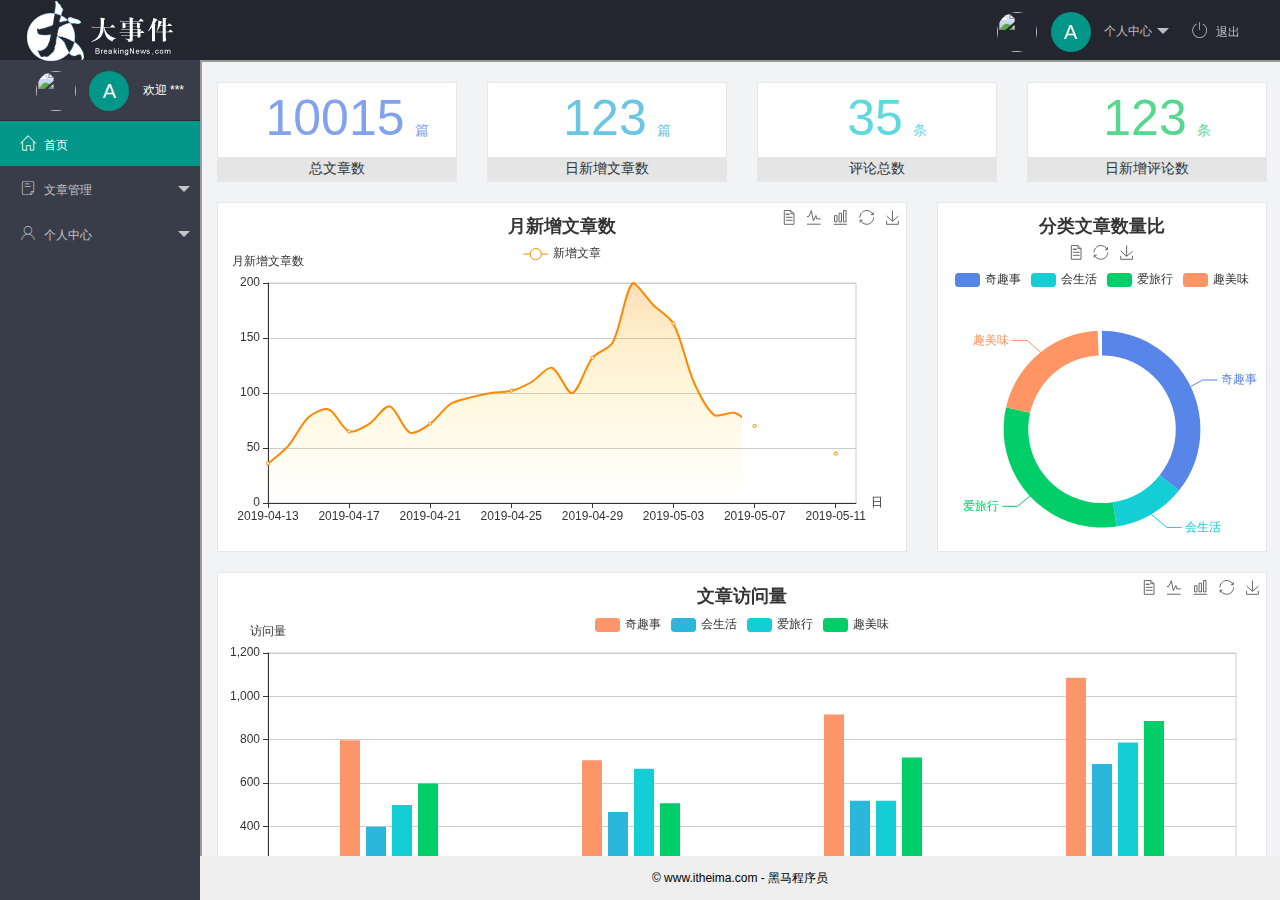
==== commit 6a296376: "完成文章管理相关功能的开发" ====
--- a/index.html
+++ b/index.html
@@ -58,10 +58,10 @@
               <a href="./article/art_cate.html" target="fm"><i class="layui-icon layui-icon-app"></i>文章类别</a>
             </dd>
             <dd>
-              <a href="javascript:;"><i class="layui-icon layui-icon-app"></i>文章列表</a>
+              <a href="./article/art_list.html" target="fm"><i class="layui-icon layui-icon-app"></i>文章列表</a>
             </dd>
             <dd>
-              <a href="javascript:;"><i class="layui-icon layui-icon-app"></i>发布文章</a>
+              <a href="./article/art_pub.html" target="fm"><i class="layui-icon layui-icon-app"></i>发布文章</a>
             </dd>
           </dl>
         </li>
